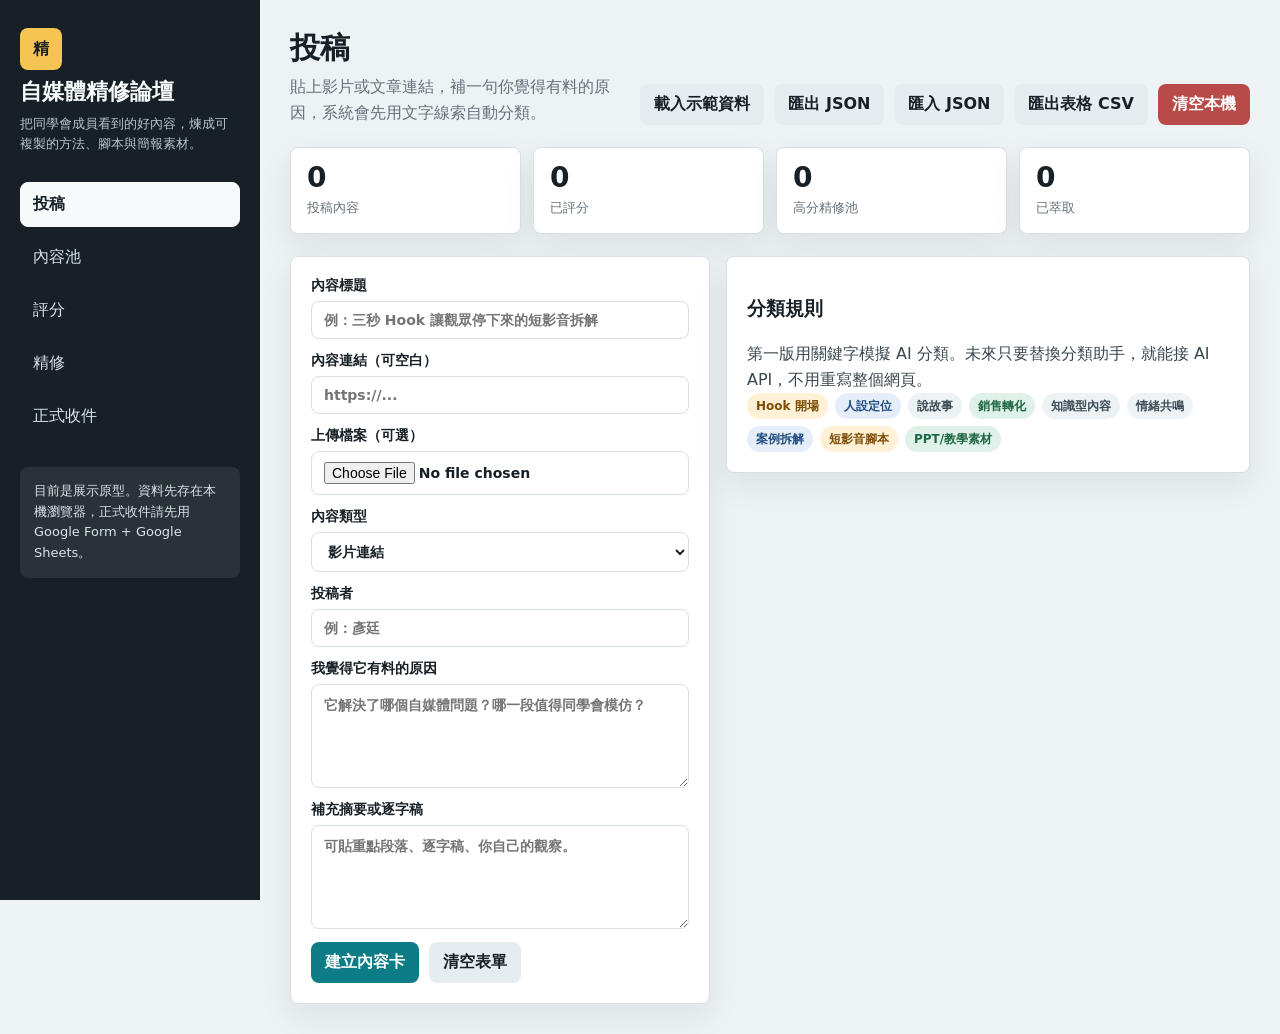
==== index.html @ 7eaf2085 "Initial self-media refine forum prototype" ====
<!doctype html>
<html lang="zh-Hant">
<head>
  <meta charset="utf-8">
  <meta name="viewport" content="width=device-width, initial-scale=1">
  <title>自媒體精修論壇</title>
  <link rel="stylesheet" href="assets/styles.css">
</head>
<body>
  <div class="app-shell">
    <aside class="sidebar">
      <div class="brand">
        <div class="brand-mark">精</div>
        <h1>自媒體精修論壇</h1>
        <p>把同學會成員看到的好內容，煉成可複製的方法、腳本與簡報素材。</p>
      </div>

      <nav class="nav" aria-label="主要頁面">
        <button class="nav-btn active" data-view="submit">投稿</button>
        <button class="nav-btn" data-view="pool">內容池</button>
        <button class="nav-btn" data-view="rate">評分</button>
        <button class="nav-btn" data-view="refine">精修</button>
        <button class="nav-btn" data-view="handoff">正式收件</button>
      </nav>

      <div class="side-note">
        目前是展示原型。資料先存在本機瀏覽器，正式收件請先用 Google Form + Google Sheets。
      </div>
    </aside>

    <main class="main">
      <header class="topbar">
        <div>
          <h2 id="viewTitle">投稿</h2>
          <p id="viewIntro">貼上影片或文章連結，補一句你覺得有料的原因，系統會先用文字線索自動分類。</p>
        </div>
        <div class="top-actions">
          <button class="btn secondary" id="seedBtn">載入示範資料</button>
          <button class="btn secondary" id="exportBtn">匯出 JSON</button>
          <button class="btn secondary" id="importBtn">匯入 JSON</button>
          <button class="btn secondary" id="csvBtn">匯出表格 CSV</button>
          <button class="btn danger" id="clearBtn">清空本機</button>
          <input class="hidden" id="importFile" type="file" accept=".json,application/json">
        </div>
      </header>

      <section class="stats" aria-label="資料統計">
        <div class="stat"><strong id="statTotal">0</strong><span>投稿內容</span></div>
        <div class="stat"><strong id="statRated">0</strong><span>已評分</span></div>
        <div class="stat"><strong id="statHot">0</strong><span>高分精修池</span></div>
        <div class="stat"><strong id="statExtracted">0</strong><span>已萃取</span></div>
      </section>

      <section class="section active" id="submit">
        <div class="grid-two">
          <form class="panel form-grid" id="submitForm">
            <label>內容標題
              <input id="titleInput" required placeholder="例：三秒 Hook 讓觀眾停下來的短影音拆解">
            </label>
            <label>內容連結（可空白）
              <input id="urlInput" type="url" placeholder="https://...">
            </label>
            <label>上傳檔案（可選）
              <input id="fileInput" type="file" accept=".txt,.md,.pdf,image/*">
            </label>
            <label>內容類型
              <select id="typeInput">
                <option>影片連結</option>
                <option>文章連結</option>
                <option>逐字稿</option>
                <option>截圖摘要</option>
                <option>手動筆記</option>
              </select>
            </label>
            <label>投稿者
              <input id="authorInput" required placeholder="例：彥廷">
            </label>
            <label>我覺得它有料的原因
              <textarea id="reasonInput" required placeholder="它解決了哪個自媒體問題？哪一段值得同學會模仿？"></textarea>
            </label>
            <label>補充摘要或逐字稿
              <textarea id="notesInput" placeholder="可貼重點段落、逐字稿、你自己的觀察。"></textarea>
            </label>
            <div class="actions">
              <button class="btn" type="submit">建立內容卡</button>
              <button class="btn secondary" type="reset">清空表單</button>
            </div>
          </form>

          <div class="panel">
            <h3>分類規則</h3>
            <p class="summary">第一版用關鍵字模擬 AI 分類。未來只要替換分類助手，就能接 AI API，不用重寫整個網頁。</p>
            <div class="tags" id="categoryLegend"></div>
          </div>
        </div>
      </section>

      <section class="section" id="pool">
        <div class="panel">
          <div class="filters">
            <input id="searchInput" placeholder="搜尋標題、原因、摘要、標籤">
            <select id="categoryFilter"></select>
            <select id="statusFilter"></select>
            <select id="scoreFilter">
              <option value="all">全部分數</option>
              <option value="hot">4 分以上</option>
              <option value="rated">已評分</option>
              <option value="unrated">未評分</option>
            </select>
          </div>
        </div>
        <div class="content-list" id="poolList"></div>
      </section>

      <section class="section" id="rate">
        <div class="grid-two">
          <div class="panel">
            <label>選擇要評分的內容
              <select id="rateSelect"></select>
            </label>
            <form class="form-grid spacing-top" id="ratingForm">
              <div class="rating-grid">
                <label class="rating-box"><span>實用度</span><input type="number" min="1" max="5" value="4" id="scoreUseful"></label>
                <label class="rating-box"><span>可模仿度</span><input type="number" min="1" max="5" value="4" id="scoreCopy"></label>
                <label class="rating-box"><span>啟發度</span><input type="number" min="1" max="5" value="4" id="scoreInsight"></label>
                <label class="rating-box"><span>轉化潛力</span><input type="number" min="1" max="5" value="4" id="scoreConvert"></label>
                <label class="rating-box"><span>產業適配度</span><input type="number" min="1" max="5" value="4" id="scoreFit"></label>
              </div>
              <label>評分者
                <input id="ratingBy" placeholder="例：彥廷 / 同學 A">
              </label>
              <label>短評
                <textarea id="ratingComment" required placeholder="這個內容最值得被精修的地方是什麼？"></textarea>
              </label>
              <div class="actions">
                <button class="btn" type="submit">送出評分</button>
              </div>
            </form>
          </div>
          <div class="panel" id="ratePreview"></div>
        </div>
      </section>

      <section class="section" id="refine">
        <div class="extract-layout">
          <div class="panel">
            <h3>高分精修池</h3>
            <p class="summary">平均 4 分以上的內容會出現在這裡。選一筆後即可生成精修稿。</p>
            <div class="refine-list" id="refineList"></div>
          </div>
          <div class="panel">
            <div class="actions refine-actions">
              <button class="btn" id="extractBtn">萃取成方法庫</button>
              <button class="btn secondary" id="copyBtn">複製結果</button>
              <button class="btn secondary" id="downloadMdBtn">下載 MD</button>
              <button class="btn secondary" id="markDoneBtn">標記已萃取</button>
            </div>
            <pre class="output" id="extractOutput">請先從左側選擇一筆高分內容。</pre>
          </div>
        </div>
      </section>

      <section class="section" id="handoff">
        <div class="panel handoff">
          <h3>正式收件路線</h3>
          <p class="summary">明天如果要真的收到學員投稿，先用 Google Form 收件，Google Sheets 看資料；本頁原型負責展示未來產品長相。</p>
          <div class="handoff-grid">
            <article>
              <strong>今天已完成</strong>
              <p>本機原型、分類、評分、精修、JSON/CSV 匯出。</p>
            </article>
            <article>
              <strong>明天最穩</strong>
              <p>Google Form 收投稿，檔案上傳進 Google Drive，回覆集中到 Google Sheets。</p>
            </article>
            <article>
              <strong>下一版串接</strong>
              <p>把 storage.js 從 localStorage 換成 Google Sheets 或正式資料庫。</p>
            </article>
          </div>
          <h4>Google Form 欄位</h4>
          <div class="table-wrap">
            <table>
              <thead><tr><th>欄位</th><th>用途</th></tr></thead>
              <tbody id="schemaTable"></tbody>
            </table>
          </div>
        </div>
      </section>
    </main>
  </div>

  <div class="toast" id="toast" role="status" aria-live="polite"></div>
  <script type="module" src="src/app.js"></script>
</body>
</html>
---- assets/styles.css ----
:root {
  --ink: #172026;
  --muted: #65717a;
  --line: #d8e0e5;
  --soft: #f4f7f8;
  --panel: #ffffff;
  --accent: #0e7c86;
  --accent-dark: #095c64;
  --gold: #b87810;
  --red: #b84a4a;
  --shadow: 0 12px 32px rgba(23, 32, 38, .08);
  font-family: "Microsoft JhengHei", "Noto Sans TC", system-ui, sans-serif;
}

* {
  box-sizing: border-box;
}

body {
  margin: 0;
  color: var(--ink);
  background: #edf2f4;
}

button,
input,
textarea,
select {
  font: inherit;
}

button {
  border: 0;
  cursor: pointer;
}

a {
  color: var(--accent-dark);
  font-weight: 700;
}

.hidden {
  display: none;
}

.app-shell {
  min-height: 100vh;
  display: grid;
  grid-template-columns: 260px minmax(0, 1fr);
}

.sidebar {
  background: #172026;
  color: #f7fafb;
  padding: 28px 20px;
  position: sticky;
  top: 0;
  height: 100vh;
}

.brand {
  display: grid;
  gap: 8px;
  margin-bottom: 28px;
}

.brand-mark {
  width: 42px;
  height: 42px;
  border-radius: 8px;
  display: grid;
  place-items: center;
  background: #f6c453;
  color: #172026;
  font-weight: 900;
}

.brand h1 {
  margin: 0;
  font-size: 22px;
  line-height: 1.25;
}

.brand p {
  margin: 0;
  color: #b7c4cb;
  font-size: 13px;
  line-height: 1.55;
}

.nav {
  display: grid;
  gap: 8px;
}

.nav-btn {
  width: 100%;
  text-align: left;
  color: #d9e3e7;
  background: transparent;
  border: 1px solid transparent;
  border-radius: 8px;
  padding: 11px 12px;
}

.nav-btn.active {
  color: #172026;
  background: #f7fafb;
  border-color: #f7fafb;
  font-weight: 700;
}

.side-note {
  margin-top: 28px;
  padding: 14px;
  border-radius: 8px;
  background: rgba(255, 255, 255, .08);
  color: #d9e3e7;
  font-size: 13px;
  line-height: 1.6;
}

.main {
  padding: 30px;
  display: grid;
  gap: 22px;
  align-content: start;
}

.topbar {
  display: grid;
  grid-template-columns: minmax(0, 1fr) auto;
  gap: 16px;
  align-items: end;
}

.topbar h2 {
  margin: 0;
  font-size: 30px;
  line-height: 1.2;
}

.topbar p {
  margin: 8px 0 0;
  color: var(--muted);
  line-height: 1.6;
  max-width: 760px;
}

.top-actions,
.actions {
  display: flex;
  flex-wrap: wrap;
  gap: 10px;
  align-items: center;
}

.stats {
  display: grid;
  grid-template-columns: repeat(4, minmax(130px, 1fr));
  gap: 12px;
}

.stat,
.panel,
.item-card {
  background: var(--panel);
  border: 1px solid var(--line);
  border-radius: 8px;
  box-shadow: var(--shadow);
}

.stat {
  padding: 16px;
}

.stat strong {
  display: block;
  font-size: 28px;
  line-height: 1;
}

.stat span {
  display: block;
  color: var(--muted);
  margin-top: 7px;
  font-size: 13px;
}

.panel {
  padding: 20px;
}

.section {
  display: none;
  gap: 16px;
}

.section.active {
  display: grid;
}

.grid-two {
  display: grid;
  grid-template-columns: minmax(320px, 420px) minmax(0, 1fr);
  gap: 16px;
  align-items: start;
}

.form-grid {
  display: grid;
  gap: 13px;
}

.spacing-top {
  margin-top: 16px;
}

label {
  display: grid;
  gap: 6px;
  color: var(--ink);
  font-weight: 700;
  font-size: 14px;
}

input,
textarea,
select {
  width: 100%;
  border: 1px solid var(--line);
  border-radius: 8px;
  padding: 10px 12px;
  color: var(--ink);
  background: #fff;
}

textarea {
  min-height: 104px;
  resize: vertical;
  line-height: 1.55;
}

.btn {
  border-radius: 8px;
  padding: 10px 14px;
  background: var(--accent);
  color: #fff;
  font-weight: 700;
}

.btn:hover {
  background: var(--accent-dark);
}

.btn.secondary {
  background: #e6edf0;
  color: var(--ink);
}

.btn.danger {
  background: var(--red);
}

.filters {
  display: grid;
  grid-template-columns: 1.5fr repeat(3, minmax(140px, .7fr));
  gap: 10px;
}

.content-list,
.refine-list {
  display: grid;
  gap: 12px;
}

.item-card {
  padding: 15px;
  display: grid;
  gap: 12px;
}

.item-head {
  display: grid;
  grid-template-columns: minmax(0, 1fr) auto;
  gap: 12px;
  align-items: start;
}

.item-title {
  margin: 0;
  font-size: 18px;
  line-height: 1.35;
}

.item-meta {
  display: flex;
  flex-wrap: wrap;
  gap: 8px;
  color: var(--muted);
  font-size: 13px;
}

.pill {
  display: inline-flex;
  align-items: center;
  min-height: 26px;
  border-radius: 999px;
  padding: 4px 9px;
  background: #edf2f4;
  color: #3c4c55;
  font-size: 12px;
  font-weight: 700;
}

.pill.hot {
  background: #fff0d6;
  color: #7d4e05;
}

.pill.ready {
  background: #dff1e8;
  color: #1f6846;
}

.pill.draft {
  background: #e5eef8;
  color: #244f82;
}

.score {
  min-width: 72px;
  min-height: 56px;
  display: grid;
  place-items: center;
  border-radius: 8px;
  background: #fff7e8;
  color: var(--gold);
  font-weight: 900;
  font-size: 24px;
}

.summary {
  margin: 0;
  color: #394850;
  line-height: 1.65;
}

.tags {
  display: flex;
  flex-wrap: wrap;
  gap: 7px;
}

.rating-grid {
  display: grid;
  grid-template-columns: repeat(5, minmax(110px, 1fr));
  gap: 10px;
}

.rating-box {
  border: 1px solid var(--line);
  border-radius: 8px;
  padding: 10px;
  background: var(--soft);
  display: grid;
  gap: 8px;
}

.rating-box span {
  font-weight: 700;
  font-size: 13px;
}

.empty {
  border: 1px dashed #bac7cd;
  border-radius: 8px;
  padding: 24px;
  color: var(--muted);
  text-align: center;
  background: #fbfcfc;
}

.extract-layout {
  display: grid;
  grid-template-columns: 320px minmax(0, 1fr);
  gap: 16px;
  align-items: start;
}

.refine-item {
  width: 100%;
  text-align: left;
  border-radius: 8px;
  border: 1px solid var(--line);
  background: #fff;
  padding: 12px;
  display: grid;
  gap: 6px;
}

.refine-item.active {
  border-color: var(--accent);
  box-shadow: inset 4px 0 0 var(--accent);
}

.refine-actions {
  margin-bottom: 12px;
}

.output {
  white-space: pre-wrap;
  line-height: 1.7;
  background: #172026;
  color: #eef6f7;
  border-radius: 8px;
  padding: 18px;
  overflow: auto;
  min-height: 420px;
}

.handoff-grid {
  display: grid;
  grid-template-columns: repeat(3, minmax(0, 1fr));
  gap: 12px;
  margin: 16px 0;
}

.handoff-grid article {
  border: 1px solid var(--line);
  border-radius: 8px;
  padding: 14px;
  background: var(--soft);
}

.handoff-grid p {
  margin-bottom: 0;
  line-height: 1.6;
  color: var(--muted);
}

.table-wrap {
  overflow-x: auto;
}

table {
  width: 100%;
  border-collapse: collapse;
  min-width: 560px;
}

th,
td {
  padding: 10px;
  border-bottom: 1px solid var(--line);
  text-align: left;
  vertical-align: top;
}

th {
  background: var(--soft);
}

.toast {
  position: fixed;
  right: 24px;
  bottom: 24px;
  background: #172026;
  color: #fff;
  padding: 12px 14px;
  border-radius: 8px;
  box-shadow: var(--shadow);
  opacity: 0;
  transform: translateY(8px);
  transition: .2s ease;
  pointer-events: none;
  max-width: 320px;
  line-height: 1.45;
}

.toast.show {
  opacity: 1;
  transform: translateY(0);
}

@media (max-width: 980px) {
  .app-shell {
    grid-template-columns: 1fr;
  }

  .sidebar {
    position: static;
    height: auto;
  }

  .nav {
    grid-template-columns: repeat(5, minmax(0, 1fr));
  }

  .nav-btn {
    text-align: center;
  }

  .topbar,
  .grid-two,
  .extract-layout {
    grid-template-columns: 1fr;
  }

  .stats,
  .filters,
  .rating-grid,
  .handoff-grid {
    grid-template-columns: repeat(2, minmax(0, 1fr));
  }
}

@media (max-width: 620px) {
  .main {
    padding: 16px;
  }

  .sidebar {
    padding: 18px 16px;
  }

  .nav,
  .stats,
  .filters,
  .rating-grid,
  .handoff-grid {
    grid-template-columns: 1fr;
  }

  .topbar h2 {
    font-size: 24px;
  }

  .top-actions .btn,
  .actions .btn {
    width: 100%;
  }

  .item-head {
    grid-template-columns: 1fr;
  }

  .score {
    width: 72px;
  }
}
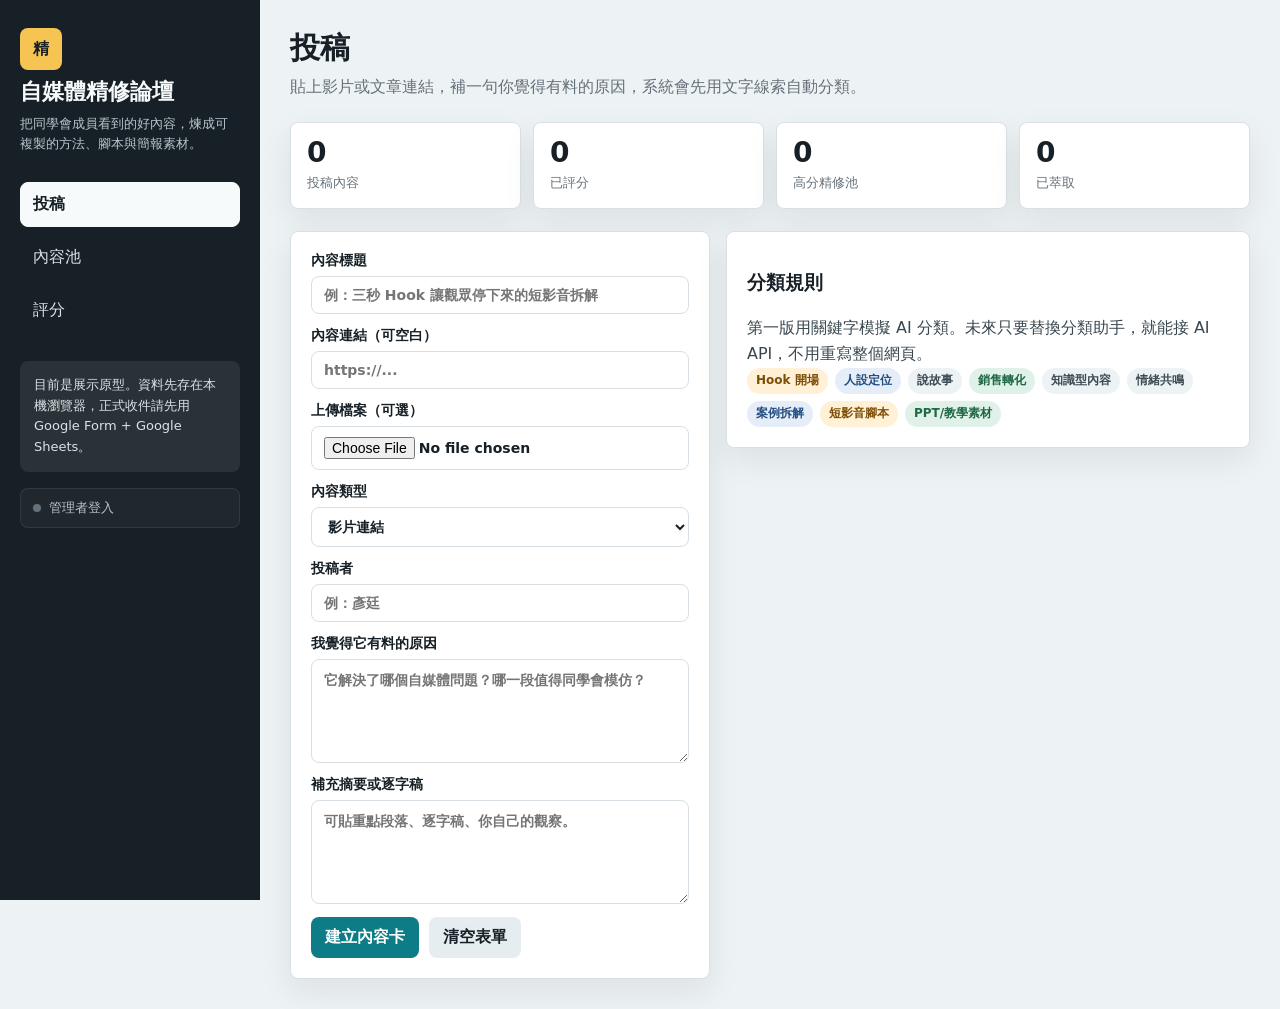
==== commit aa8384ee: "Add admin mode gated by password Hide destructive and back-office controls behind an admin toggle in" ====
--- a/index.html
+++ b/index.html
@@ -19,13 +19,18 @@
         <button class="nav-btn active" data-view="submit">投稿</button>
         <button class="nav-btn" data-view="pool">內容池</button>
         <button class="nav-btn" data-view="rate">評分</button>
-        <button class="nav-btn" data-view="refine">精修</button>
-        <button class="nav-btn" data-view="handoff">正式收件</button>
+        <button class="nav-btn" data-view="refine" data-admin-only>精修</button>
+        <button class="nav-btn" data-view="handoff" data-admin-only>正式收件</button>
       </nav>
 
       <div class="side-note">
         目前是展示原型。資料先存在本機瀏覽器，正式收件請先用 Google Form + Google Sheets。
       </div>
+
+      <button class="admin-toggle" id="adminToggle" type="button">
+        <span class="admin-dot" aria-hidden="true"></span>
+        <span id="adminToggleLabel">管理者登入</span>
+      </button>
     </aside>
 
     <main class="main">
@@ -34,7 +39,7 @@
           <h2 id="viewTitle">投稿</h2>
           <p id="viewIntro">貼上影片或文章連結，補一句你覺得有料的原因，系統會先用文字線索自動分類。</p>
         </div>
-        <div class="top-actions">
+        <div class="top-actions" data-admin-only>
           <button class="btn secondary" id="seedBtn">載入示範資料</button>
           <button class="btn secondary" id="exportBtn">匯出 JSON</button>
           <button class="btn secondary" id="importBtn">匯入 JSON</button>
--- a/assets/styles.css
+++ b/assets/styles.css
@@ -20,6 +20,7 @@
   margin: 0;
   color: var(--ink);
   background: #edf2f4;
+  overflow-x: hidden;
 }
 
 button,
@@ -43,10 +44,27 @@
   display: none;
 }
 
+[data-admin-only] {
+  display: none !important;
+}
+
+body[data-admin="true"] [data-admin-only] {
+  display: revert !important;
+}
+
+body[data-admin="true"] [data-admin-only].top-actions {
+  display: flex !important;
+}
+
+body[data-admin="true"] [data-admin-only].nav-btn {
+  display: block !important;
+}
+
 .app-shell {
   min-height: 100vh;
   display: grid;
   grid-template-columns: 260px minmax(0, 1fr);
+  min-width: 0;
 }
 
 .sidebar {
@@ -120,11 +138,50 @@
   line-height: 1.6;
 }
 
+.admin-toggle {
+  margin-top: 16px;
+  width: 100%;
+  display: flex;
+  align-items: center;
+  gap: 8px;
+  padding: 10px 12px;
+  border-radius: 8px;
+  background: rgba(255, 255, 255, .04);
+  color: #b7c4cb;
+  font-size: 13px;
+  border: 1px solid rgba(255, 255, 255, .08);
+  transition: background .15s ease, color .15s ease;
+}
+
+.admin-toggle:hover {
+  background: rgba(255, 255, 255, .1);
+  color: #f7fafb;
+}
+
+.admin-dot {
+  width: 8px;
+  height: 8px;
+  border-radius: 50%;
+  background: #65717a;
+  flex: 0 0 8px;
+}
+
+body[data-admin="true"] .admin-dot {
+  background: #f6c453;
+  box-shadow: 0 0 0 3px rgba(246, 196, 83, .2);
+}
+
+body[data-admin="true"] .admin-toggle {
+  color: #f6c453;
+  border-color: rgba(246, 196, 83, .35);
+}
+
 .main {
   padding: 30px;
   display: grid;
   gap: 22px;
   align-content: start;
+  min-width: 0;
 }
 
 .topbar {
@@ -189,11 +246,13 @@
 
 .panel {
   padding: 20px;
+  min-width: 0;
 }
 
 .section {
   display: none;
   gap: 16px;
+  min-width: 0;
 }
 
 .section.active {
@@ -354,8 +413,14 @@
 
 .rating-grid {
   display: grid;
-  grid-template-columns: repeat(5, minmax(110px, 1fr));
+  grid-template-columns: repeat(auto-fit, minmax(96px, 1fr));
   gap: 10px;
+}
+
+.rating-box input {
+  width: 100%;
+  min-width: 0;
+  box-sizing: border-box;
 }
 
 .rating-box {
@@ -517,14 +582,54 @@
 
 @media (max-width: 620px) {
   .main {
-    padding: 16px;
+    padding: 14px;
   }
 
   .sidebar {
-    padding: 18px 16px;
-  }
-
-  .nav,
+    padding: 12px 12px 10px;
+    position: sticky;
+    top: 0;
+    z-index: 20;
+    box-shadow: 0 8px 22px rgba(23, 32, 38, .18);
+  }
+
+  .brand {
+    grid-template-columns: 36px minmax(0, 1fr);
+    align-items: center;
+    margin-bottom: 10px;
+  }
+
+  .brand-mark {
+    width: 36px;
+    height: 36px;
+  }
+
+  .brand h1 {
+    font-size: 18px;
+  }
+
+  .brand p,
+  .side-note {
+    display: none;
+  }
+
+  .nav {
+    display: grid;
+    grid-template-columns: repeat(5, minmax(0, 1fr));
+    gap: 8px;
+    padding-bottom: 2px;
+  }
+
+  .nav-btn {
+    width: 100%;
+    min-width: 0;
+    min-height: 42px;
+    padding: 8px 4px;
+    text-align: center;
+    white-space: nowrap;
+    font-size: 13px;
+  }
+
   .stats,
   .filters,
   .rating-grid,
@@ -532,11 +637,43 @@
     grid-template-columns: 1fr;
   }
 
+  .stats {
+    grid-template-columns: repeat(2, minmax(0, 1fr));
+    gap: 8px;
+  }
+
+  .stat {
+    padding: 12px;
+  }
+
+  .stat strong {
+    font-size: 22px;
+  }
+
+  .panel {
+    padding: 15px;
+  }
+
   .topbar h2 {
     font-size: 24px;
   }
 
-  .top-actions .btn,
+  .topbar p {
+    font-size: 14px;
+  }
+
+  .top-actions {
+    display: grid;
+    grid-template-columns: repeat(2, minmax(0, 1fr));
+    gap: 8px;
+  }
+
+  .top-actions .btn {
+    width: 100%;
+    padding: 9px 10px;
+    font-size: 14px;
+  }
+
   .actions .btn {
     width: 100%;
   }
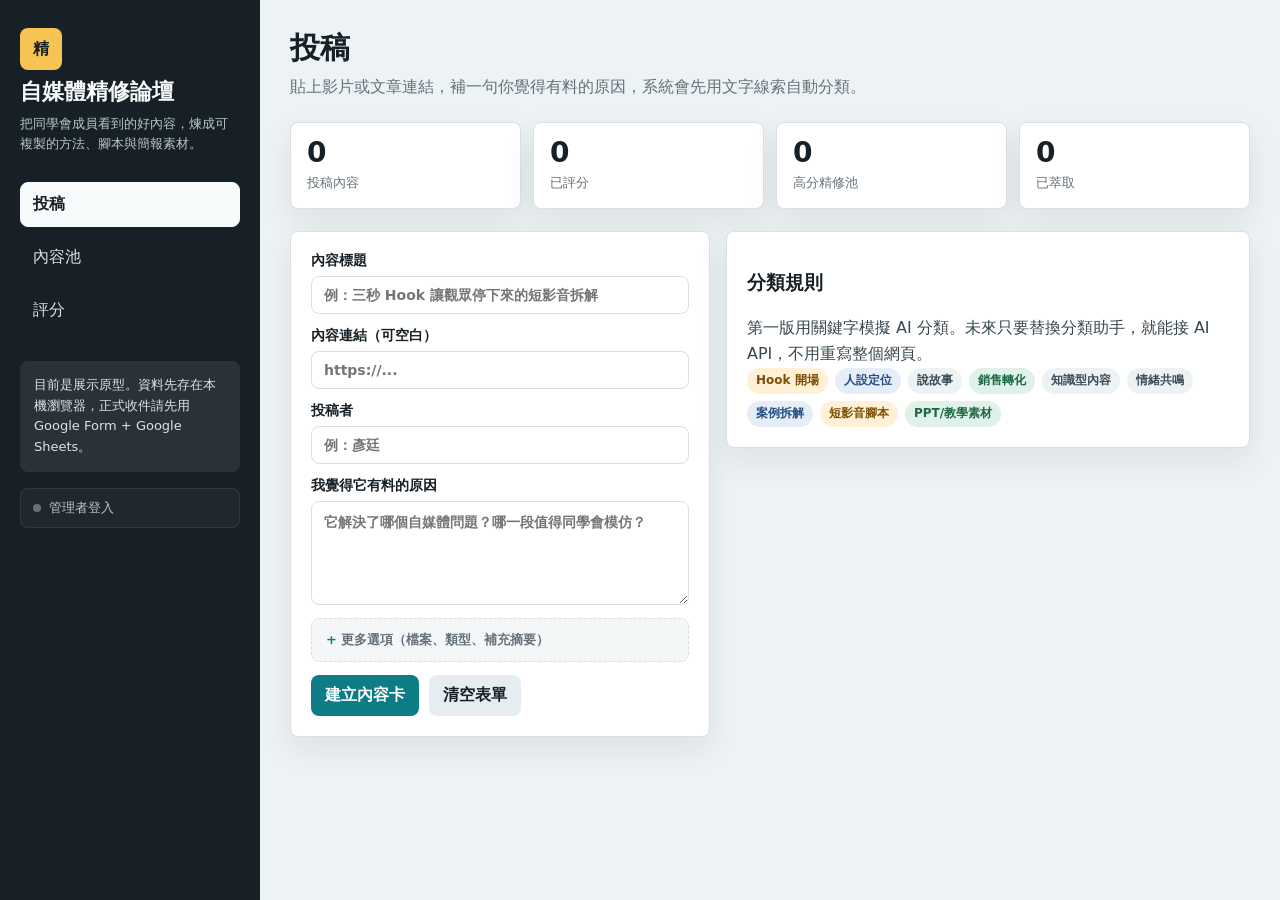
==== commit b8a501e1: "Simplify forms for student view Submit form now shows only title, link, author, and reason by defaul" ====
--- a/index.html
+++ b/index.html
@@ -65,27 +65,32 @@
             <label>內容連結（可空白）
               <input id="urlInput" type="url" placeholder="https://...">
             </label>
-            <label>上傳檔案（可選）
-              <input id="fileInput" type="file" accept=".txt,.md,.pdf,image/*">
-            </label>
-            <label>內容類型
-              <select id="typeInput">
-                <option>影片連結</option>
-                <option>文章連結</option>
-                <option>逐字稿</option>
-                <option>截圖摘要</option>
-                <option>手動筆記</option>
-              </select>
-            </label>
             <label>投稿者
               <input id="authorInput" required placeholder="例：彥廷">
             </label>
             <label>我覺得它有料的原因
               <textarea id="reasonInput" required placeholder="它解決了哪個自媒體問題？哪一段值得同學會模仿？"></textarea>
             </label>
-            <label>補充摘要或逐字稿
-              <textarea id="notesInput" placeholder="可貼重點段落、逐字稿、你自己的觀察。"></textarea>
-            </label>
+            <details class="more-options">
+              <summary>更多選項（檔案、類型、補充摘要）</summary>
+              <div class="more-options-body">
+                <label>內容類型
+                  <select id="typeInput">
+                    <option>影片連結</option>
+                    <option>文章連結</option>
+                    <option>逐字稿</option>
+                    <option>截圖摘要</option>
+                    <option>手動筆記</option>
+                  </select>
+                </label>
+                <label>上傳檔案（可選）
+                  <input id="fileInput" type="file" accept=".txt,.md,.pdf,image/*">
+                </label>
+                <label>補充摘要或逐字稿
+                  <textarea id="notesInput" placeholder="可貼重點段落、逐字稿、你自己的觀察。"></textarea>
+                </label>
+              </div>
+            </details>
             <div class="actions">
               <button class="btn" type="submit">建立內容卡</button>
               <button class="btn secondary" type="reset">清空表單</button>
@@ -105,8 +110,8 @@
           <div class="filters">
             <input id="searchInput" placeholder="搜尋標題、原因、摘要、標籤">
             <select id="categoryFilter"></select>
-            <select id="statusFilter"></select>
-            <select id="scoreFilter">
+            <select id="statusFilter" data-admin-only></select>
+            <select id="scoreFilter" data-admin-only>
               <option value="all">全部分數</option>
               <option value="hot">4 分以上</option>
               <option value="rated">已評分</option>
@@ -124,7 +129,14 @@
               <select id="rateSelect"></select>
             </label>
             <form class="form-grid spacing-top" id="ratingForm">
-              <div class="rating-grid">
+              <div class="rating-simple" data-student-only>
+                <label class="rating-box rating-box-wide">
+                  <span>總印象（1–5 分）</span>
+                  <input type="number" min="1" max="5" value="4" id="scoreSimple">
+                </label>
+                <p class="summary rating-hint">想看五個維度的細評？切換為管理者模式。</p>
+              </div>
+              <div class="rating-grid" data-admin-only>
                 <label class="rating-box"><span>實用度</span><input type="number" min="1" max="5" value="4" id="scoreUseful"></label>
                 <label class="rating-box"><span>可模仿度</span><input type="number" min="1" max="5" value="4" id="scoreCopy"></label>
                 <label class="rating-box"><span>啟發度</span><input type="number" min="1" max="5" value="4" id="scoreInsight"></label>
--- a/assets/styles.css
+++ b/assets/styles.css
@@ -60,6 +60,14 @@
   display: block !important;
 }
 
+body[data-admin="true"] [data-admin-only].rating-grid {
+  display: grid !important;
+}
+
+body[data-admin="true"] [data-student-only] {
+  display: none !important;
+}
+
 .app-shell {
   min-height: 100vh;
   display: grid;
@@ -423,6 +431,60 @@
   box-sizing: border-box;
 }
 
+.rating-simple {
+  display: grid;
+  gap: 8px;
+}
+
+.rating-box-wide input {
+  font-size: 22px;
+  font-weight: 700;
+  text-align: center;
+  padding: 12px;
+}
+
+.rating-hint {
+  margin: 0;
+  font-size: 12px;
+  color: var(--muted);
+}
+
+.more-options {
+  border: 1px dashed var(--line);
+  border-radius: 8px;
+  background: var(--soft);
+  padding: 0;
+}
+
+.more-options > summary {
+  cursor: pointer;
+  padding: 12px 14px;
+  font-size: 13px;
+  font-weight: 700;
+  color: var(--muted);
+  list-style: none;
+}
+
+.more-options > summary::-webkit-details-marker {
+  display: none;
+}
+
+.more-options > summary::before {
+  content: "+ ";
+  font-weight: 900;
+  color: var(--accent);
+}
+
+.more-options[open] > summary::before {
+  content: "− ";
+}
+
+.more-options-body {
+  display: grid;
+  gap: 14px;
+  padding: 4px 14px 14px;
+}
+
 .rating-box {
   border: 1px solid var(--line);
   border-radius: 8px;
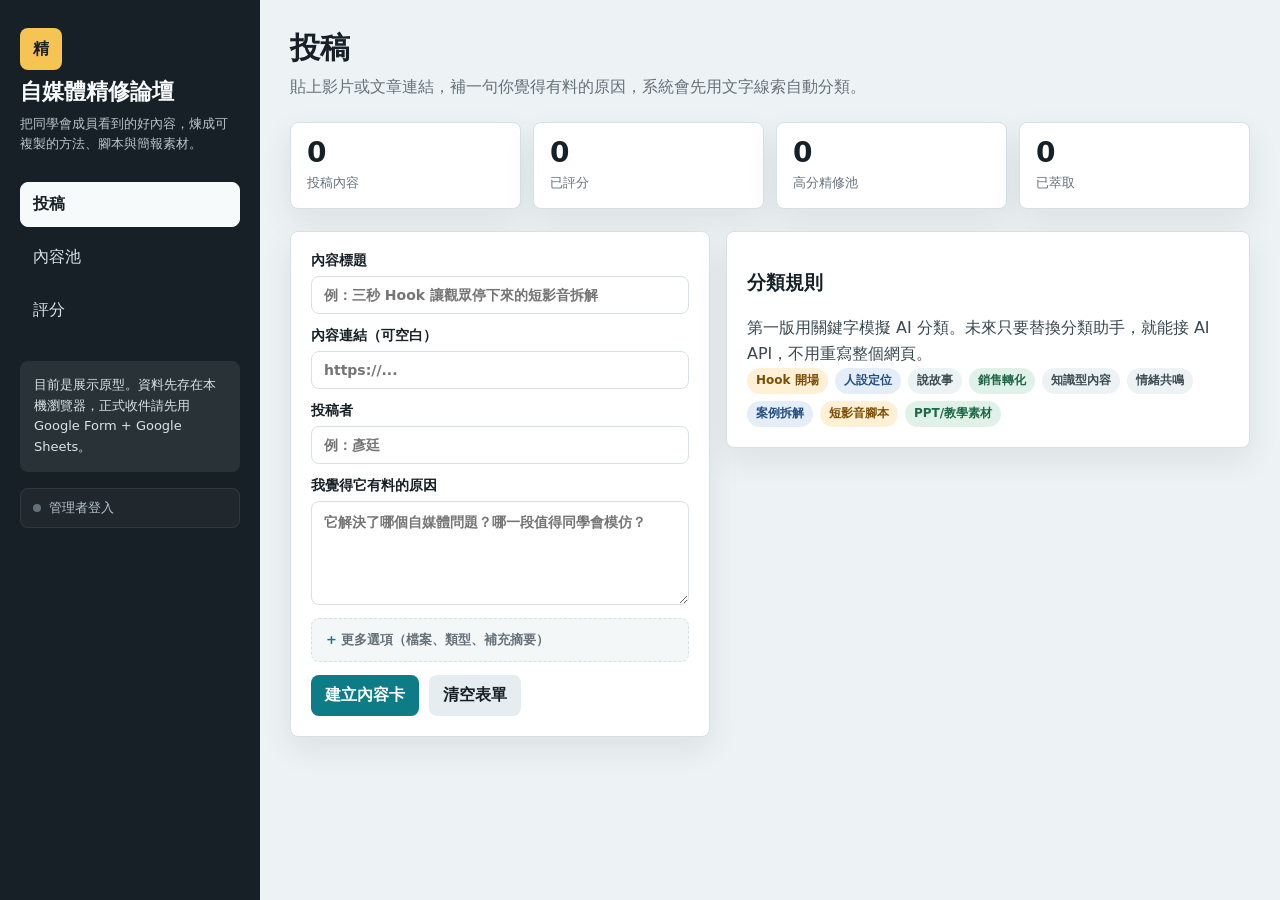
==== commit e8a66058: "Add Drive upload pipeline for image attachments Apps Script now exposes a doPost upload_file action " ====
--- a/index.html
+++ b/index.html
@@ -83,8 +83,8 @@
                     <option>手動筆記</option>
                   </select>
                 </label>
-                <label>上傳檔案（可選）
-                  <input id="fileInput" type="file" accept=".txt,.md,.pdf,image/*">
+                <label>上傳檔案（可選，可一次選多張）
+                  <input id="fileInput" type="file" accept=".txt,.md,.pdf,image/*" multiple>
                 </label>
                 <label>補充摘要或逐字稿
                   <textarea id="notesInput" placeholder="可貼重點段落、逐字稿、你自己的觀察。"></textarea>
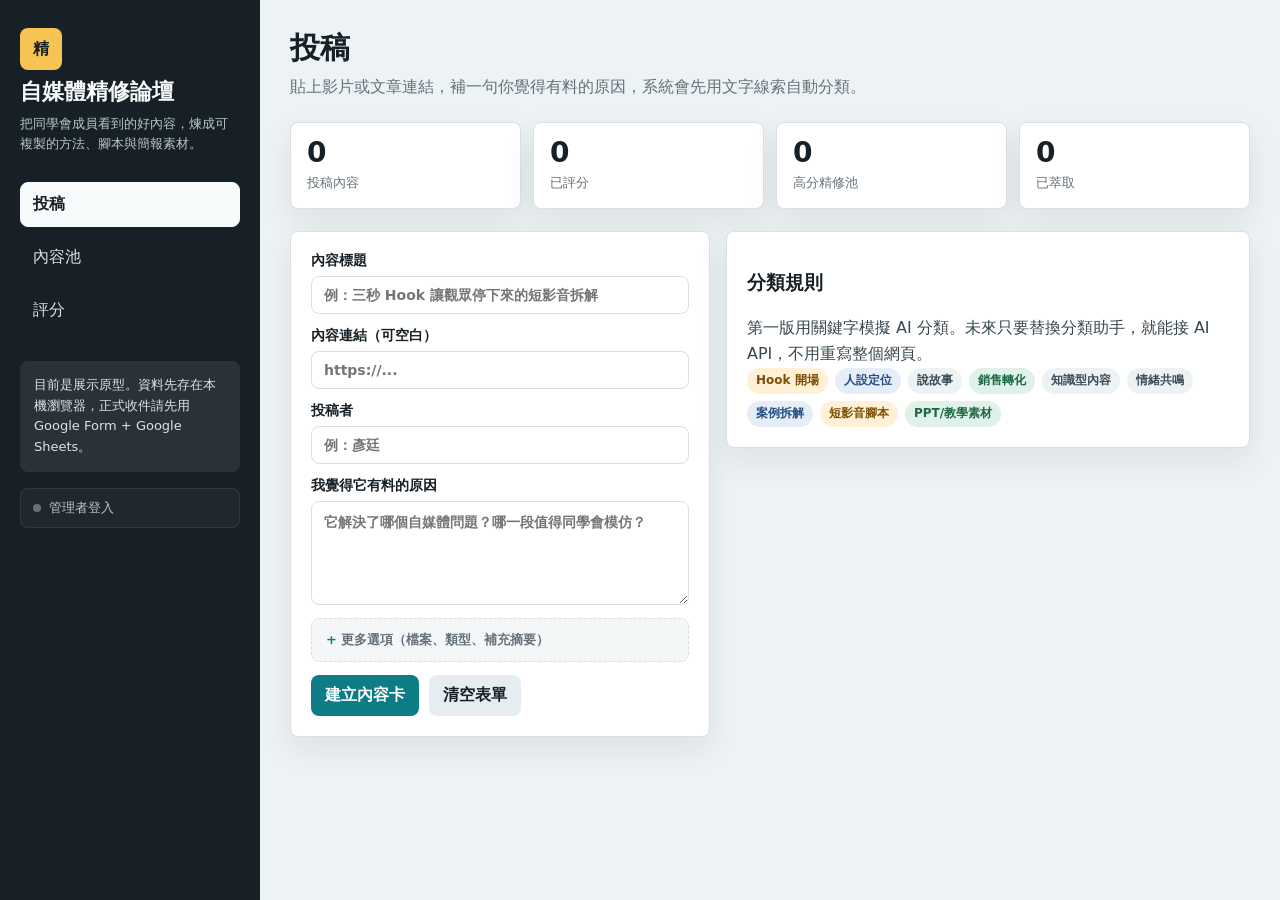
==== commit 983d64de: "Read content pool from Google Sheet so devices share state Adds a list_items endpoint to Apps Script" ====
--- a/index.html
+++ b/index.html
@@ -117,6 +117,7 @@
               <option value="rated">已評分</option>
               <option value="unrated">未評分</option>
             </select>
+            <button class="btn secondary" id="refreshBtn" type="button" title="從 Google Sheet 重新讀取">↻ 重新整理</button>
           </div>
         </div>
         <div class="content-list" id="poolList"></div>
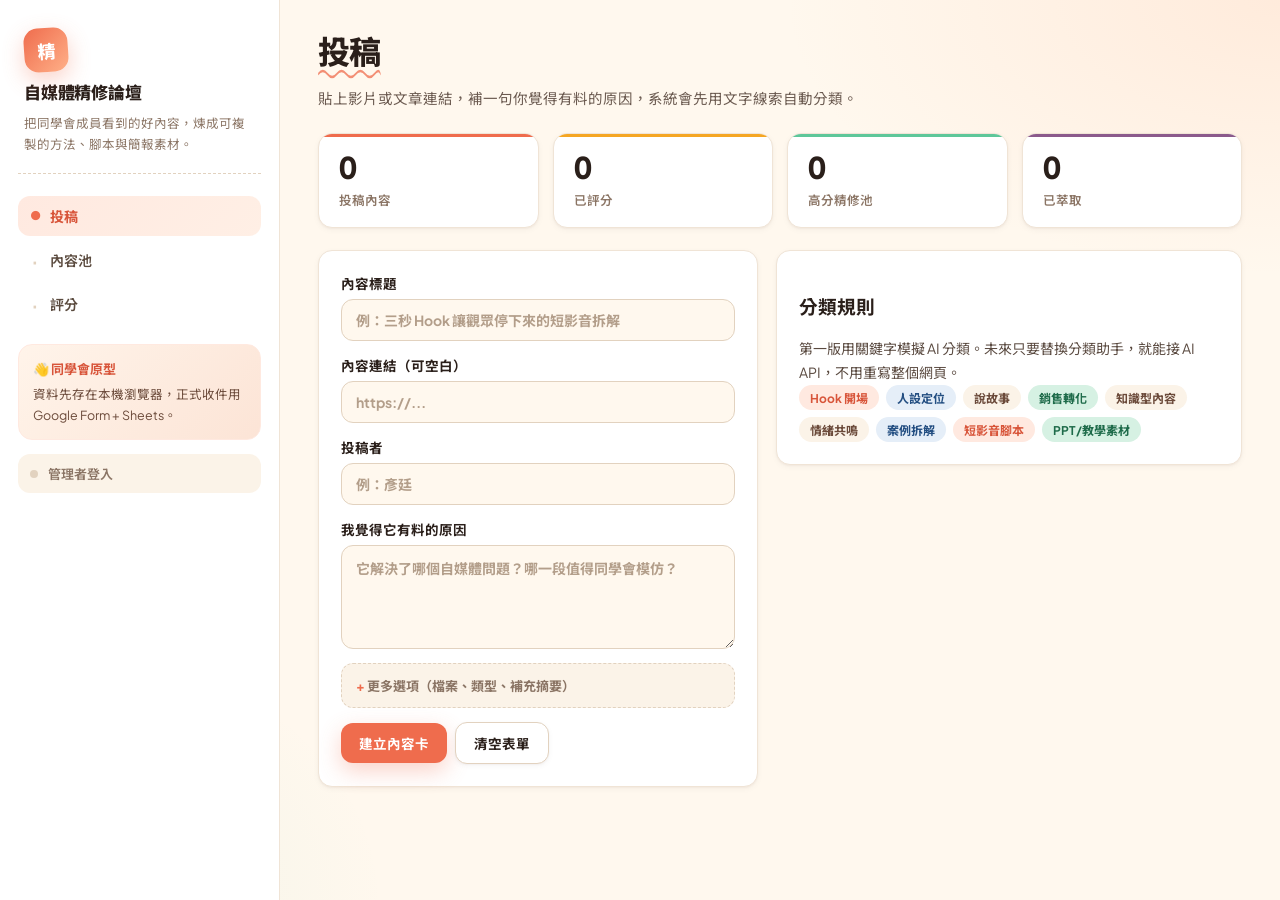
==== commit d403085b: "Redesign UI as creator club theme with playful interactions Switch from cold blue admin tool palette" ====
--- a/index.html
+++ b/index.html
@@ -4,6 +4,9 @@
   <meta charset="utf-8">
   <meta name="viewport" content="width=device-width, initial-scale=1">
   <title>自媒體精修論壇</title>
+  <link rel="preconnect" href="https://fonts.googleapis.com">
+  <link rel="preconnect" href="https://fonts.gstatic.com" crossorigin>
+  <link href="https://fonts.googleapis.com/css2?family=Plus+Jakarta+Sans:wght@400;500;600;700;800&family=Noto+Sans+TC:wght@400;500;700;900&display=swap" rel="stylesheet">
   <link rel="stylesheet" href="assets/styles.css">
 </head>
 <body>
@@ -24,7 +27,13 @@
       </nav>
 
       <div class="side-note">
-        目前是展示原型。資料先存在本機瀏覽器，正式收件請先用 Google Form + Google Sheets。
+        <strong>👋 同學會原型</strong>
+        資料先存在本機瀏覽器，正式收件用 Google Form + Sheets。
+      </div>
+
+      <div class="recent-active" id="recentActive" style="display:none;">
+        <h4>最近活躍</h4>
+        <div class="recent-list" id="recentList"></div>
       </div>
 
       <button class="admin-toggle" id="adminToggle" type="button">
@@ -34,9 +43,23 @@
     </aside>
 
     <main class="main">
+      <div class="hot-banner" id="hotBanner" style="display:none;">
+        <div class="hot-icon">✨</div>
+        <div class="hot-text">
+          <strong>本週最熱</strong>
+          <span id="hotBannerText">—</span>
+        </div>
+        <button class="hot-cta" id="hotBannerCta" type="button">去看 →</button>
+      </div>
+
       <header class="topbar">
         <div>
-          <h2 id="viewTitle">投稿</h2>
+          <div class="title-wrap">
+            <h2 id="viewTitle">投稿</h2>
+            <svg class="squiggle" viewBox="0 0 400 14" preserveAspectRatio="none" fill="none" xmlns="http://www.w3.org/2000/svg" aria-hidden="true">
+              <path d="M2 8 Q 30 2, 60 8 T 120 8 T 180 8 T 240 8 T 300 8 T 360 8 T 398 8" stroke="currentColor" stroke-width="2.5" stroke-linecap="round"/>
+            </svg>
+          </div>
           <p id="viewIntro">貼上影片或文章連結，補一句你覺得有料的原因，系統會先用文字線索自動分類。</p>
         </div>
         <div class="top-actions" data-admin-only>
@@ -60,7 +83,9 @@
         <div class="grid-two">
           <form class="panel form-grid" id="submitForm">
             <label>內容標題
-              <input id="titleInput" required placeholder="例：三秒 Hook 讓觀眾停下來的短影音拆解">
+              <input id="titleInput" required
+                placeholder="例：三秒 Hook 讓觀眾停下來的短影音拆解"
+                data-rotate-placeholder='["例：三秒 Hook 讓觀眾停下來的短影音拆解","例：保險業務員的信任型短影音","例：把節稅做成故事的 Reels","例：開場一句話讓人想留言的留言鉤","例：用 7 秒講完一個保單觀念"]'>
             </label>
             <label>內容連結（可空白）
               <input id="urlInput" type="url" placeholder="https://...">
@@ -69,7 +94,9 @@
               <input id="authorInput" required placeholder="例：彥廷">
             </label>
             <label>我覺得它有料的原因
-              <textarea id="reasonInput" required placeholder="它解決了哪個自媒體問題？哪一段值得同學會模仿？"></textarea>
+              <textarea id="reasonInput" required
+                placeholder="它解決了哪個自媒體問題？哪一段值得同學會模仿？"
+                data-rotate-placeholder='["它解決了哪個自媒體問題？哪一段值得同學會模仿？","這個 Hook 跟我看過的不一樣，記得收藏","受眾跟我的客戶很像，演算法應該能複製","這篇把抽象觀念用很短的故事說清楚了","作者用很白話的方式講複雜的事，值得學"]'></textarea>
             </label>
             <details class="more-options">
               <summary>更多選項（檔案、類型、補充摘要）</summary>
@@ -209,6 +236,7 @@
   </div>
 
   <div class="toast" id="toast" role="status" aria-live="polite"></div>
+  <div class="confetti-host" id="confettiHost" aria-hidden="true"></div>
   <script type="module" src="src/app.js"></script>
 </body>
 </html>
--- a/assets/styles.css
+++ b/assets/styles.css
@@ -1,197 +1,318 @@
 :root {
-  --ink: #172026;
-  --muted: #65717a;
-  --line: #d8e0e5;
-  --soft: #f4f7f8;
+  --ink: #2a1f1a;
+  --muted: #8b7565;
+  --line: #f0e4d6;
+  --line-strong: #e2d2bf;
+  --soft: #fbf3e8;
+  --cream: #fff8ee;
   --panel: #ffffff;
-  --accent: #0e7c86;
-  --accent-dark: #095c64;
+  --coral: #ef6c4d;
+  --coral-dark: #d8553a;
+  --coral-soft: #ffe9e0;
+  --peach: #ffb088;
+  --mint: #5ec79a;
+  --amber: #f5a623;
+  --plum: #8b5a8c;
   --gold: #b87810;
-  --red: #b84a4a;
-  --shadow: 0 12px 32px rgba(23, 32, 38, .08);
-  font-family: "Microsoft JhengHei", "Noto Sans TC", system-ui, sans-serif;
-}
-
-* {
-  box-sizing: border-box;
-}
+  --red: #c14545;
+  --radius: 14px;
+  --radius-lg: 18px;
+  --shadow-sm: 0 2px 6px rgba(42,31,26,.04), 0 1px 2px rgba(42,31,26,.04);
+  --shadow-md: 0 8px 24px rgba(42,31,26,.06), 0 3px 8px rgba(42,31,26,.04);
+  --shadow-coral: 0 8px 22px rgba(239,108,77,.30);
+  font-family: "Plus Jakarta Sans", "Noto Sans TC", "Microsoft JhengHei", system-ui, sans-serif;
+}
+
+* { box-sizing: border-box; }
 
 body {
   margin: 0;
   color: var(--ink);
-  background: #edf2f4;
+  background: var(--cream);
+  background-image:
+    radial-gradient(900px 500px at 100% 0%, rgba(255,176,136,.18), transparent 55%),
+    radial-gradient(700px 500px at 0% 100%, rgba(94,199,154,.10), transparent 55%);
   overflow-x: hidden;
-}
-
-button,
-input,
-textarea,
-select {
-  font: inherit;
-}
-
-button {
-  border: 0;
-  cursor: pointer;
-}
-
-a {
-  color: var(--accent-dark);
-  font-weight: 700;
-}
-
-.hidden {
-  display: none;
-}
-
-[data-admin-only] {
-  display: none !important;
-}
-
-body[data-admin="true"] [data-admin-only] {
-  display: revert !important;
-}
-
-body[data-admin="true"] [data-admin-only].top-actions {
-  display: flex !important;
-}
-
-body[data-admin="true"] [data-admin-only].nav-btn {
-  display: block !important;
-}
-
-body[data-admin="true"] [data-admin-only].rating-grid {
-  display: grid !important;
-}
-
-body[data-admin="true"] [data-student-only] {
-  display: none !important;
-}
+  -webkit-font-smoothing: antialiased;
+}
+
+button, input, textarea, select { font: inherit; }
+button { border: 0; cursor: pointer; font-family: inherit; }
+a { color: var(--coral-dark); font-weight: 700; }
+
+.hidden { display: none; }
+
+[data-admin-only] { display: none !important; }
+body[data-admin="true"] [data-admin-only] { display: revert !important; }
+body[data-admin="true"] [data-admin-only].top-actions { display: flex !important; }
+body[data-admin="true"] [data-admin-only].nav-btn { display: flex !important; }
+body[data-admin="true"] [data-admin-only].rating-grid { display: grid !important; }
+body[data-admin="true"] [data-student-only] { display: none !important; }
 
 .app-shell {
   min-height: 100vh;
   display: grid;
-  grid-template-columns: 260px minmax(0, 1fr);
+  grid-template-columns: 280px minmax(0, 1fr);
   min-width: 0;
 }
 
+/* ============ SIDEBAR ============ */
 .sidebar {
-  background: #172026;
-  color: #f7fafb;
-  padding: 28px 20px;
+  background: var(--panel);
+  color: var(--ink);
+  padding: 24px 18px;
   position: sticky;
   top: 0;
   height: 100vh;
+  border-right: 1px solid var(--line);
+  display: flex;
+  flex-direction: column;
+  overflow-y: auto;
 }
 
 .brand {
   display: grid;
-  gap: 8px;
-  margin-bottom: 28px;
+  gap: 10px;
+  margin-bottom: 22px;
+  padding: 4px 6px 18px;
+  border-bottom: 1px dashed var(--line-strong);
 }
 
 .brand-mark {
-  width: 42px;
-  height: 42px;
-  border-radius: 8px;
+  width: 44px;
+  height: 44px;
+  border-radius: 14px;
   display: grid;
   place-items: center;
-  background: #f6c453;
-  color: #172026;
-  font-weight: 900;
+  background: linear-gradient(135deg, var(--coral), var(--peach));
+  color: #fff;
+  font-weight: 800;
+  font-size: 18px;
+  box-shadow: var(--shadow-coral);
+  transform: rotate(-4deg);
 }
 
 .brand h1 {
   margin: 0;
-  font-size: 22px;
+  font-size: 17px;
   line-height: 1.25;
+  font-weight: 800;
+  letter-spacing: -.01em;
 }
 
 .brand p {
   margin: 0;
-  color: #b7c4cb;
-  font-size: 13px;
-  line-height: 1.55;
-}
-
-.nav {
-  display: grid;
-  gap: 8px;
-}
+  color: var(--muted);
+  font-size: 12.5px;
+  line-height: 1.65;
+}
+
+.nav { display: grid; gap: 4px; }
 
 .nav-btn {
   width: 100%;
   text-align: left;
-  color: #d9e3e7;
+  color: #5a4a3e;
   background: transparent;
-  border: 1px solid transparent;
-  border-radius: 8px;
-  padding: 11px 12px;
-}
+  border: 0;
+  border-radius: 12px;
+  padding: 10px 12px;
+  font-size: 14px;
+  font-weight: 600;
+  cursor: pointer;
+  transition: all .15s ease;
+  display: flex;
+  align-items: center;
+  gap: 10px;
+}
+
+.nav-btn::before {
+  content: "·";
+  font-size: 22px;
+  line-height: 0;
+  color: var(--line-strong);
+  width: 10px;
+  text-align: center;
+}
+
+.nav-btn:hover { background: var(--soft); color: var(--ink); }
 
 .nav-btn.active {
-  color: #172026;
-  background: #f7fafb;
-  border-color: #f7fafb;
-  font-weight: 700;
-}
+  background: linear-gradient(135deg, var(--coral-soft), #ffefe5);
+  color: var(--coral-dark);
+  font-weight: 700;
+}
+.nav-btn.active::before { color: var(--coral); content: "●"; font-size: 12px; }
 
 .side-note {
-  margin-top: 28px;
+  margin-top: 20px;
   padding: 14px;
-  border-radius: 8px;
-  background: rgba(255, 255, 255, .08);
-  color: #d9e3e7;
-  font-size: 13px;
-  line-height: 1.6;
-}
+  border-radius: 14px;
+  background: linear-gradient(135deg, #fff4ea, #fce4d6);
+  border: 1px solid var(--coral-soft);
+  font-size: 12.5px;
+  line-height: 1.65;
+  color: #6b4a3a;
+}
+.side-note strong { display: block; color: var(--coral-dark); font-size: 13px; margin-bottom: 4px; }
+
+/* 最近活躍 */
+.recent-active {
+  margin-top: 16px;
+  padding: 14px;
+  border-radius: 14px;
+  background: var(--soft);
+  border: 1px solid var(--line);
+}
+.recent-active h4 {
+  margin: 0 0 10px;
+  font-size: 12px;
+  font-weight: 700;
+  color: var(--muted);
+  letter-spacing: .1em;
+  text-transform: uppercase;
+  display: flex;
+  align-items: center;
+  gap: 6px;
+}
+.recent-active h4::before { content: "👥"; font-size: 14px; }
+.recent-list { display: grid; gap: 8px; }
+.recent-item {
+  display: flex;
+  align-items: center;
+  gap: 10px;
+  font-size: 12.5px;
+}
+.recent-item .mini-avatar {
+  width: 28px;
+  height: 28px;
+  border-radius: 50%;
+  display: grid;
+  place-items: center;
+  color: #fff;
+  font-weight: 800;
+  font-size: 12px;
+  flex-shrink: 0;
+  background: linear-gradient(135deg, var(--coral), var(--peach));
+}
+.recent-item .recent-text { min-width: 0; flex: 1; }
+.recent-item .recent-name {
+  font-weight: 700;
+  color: var(--ink);
+  white-space: nowrap;
+  overflow: hidden;
+  text-overflow: ellipsis;
+}
+.recent-item .recent-action { color: var(--muted); font-size: 11.5px; margin-top: 1px; }
+.recent-empty { color: var(--muted); font-size: 12px; padding: 4px 2px; }
 
 .admin-toggle {
-  margin-top: 16px;
+  margin-top: 14px;
   width: 100%;
   display: flex;
   align-items: center;
-  gap: 8px;
+  gap: 10px;
   padding: 10px 12px;
-  border-radius: 8px;
-  background: rgba(255, 255, 255, .04);
-  color: #b7c4cb;
+  border-radius: 12px;
+  background: var(--soft);
+  color: var(--muted);
+  border: 0;
   font-size: 13px;
-  border: 1px solid rgba(255, 255, 255, .08);
-  transition: background .15s ease, color .15s ease;
-}
-
-.admin-toggle:hover {
-  background: rgba(255, 255, 255, .1);
-  color: #f7fafb;
-}
-
+  font-weight: 600;
+  cursor: pointer;
+}
 .admin-dot {
   width: 8px;
   height: 8px;
   border-radius: 50%;
-  background: #65717a;
+  background: var(--line-strong);
   flex: 0 0 8px;
 }
-
 body[data-admin="true"] .admin-dot {
-  background: #f6c453;
-  box-shadow: 0 0 0 3px rgba(246, 196, 83, .2);
-}
-
-body[data-admin="true"] .admin-toggle {
-  color: #f6c453;
-  border-color: rgba(246, 196, 83, .35);
-}
-
+  background: var(--coral);
+  box-shadow: 0 0 0 3px var(--coral-soft);
+}
+body[data-admin="true"] .admin-toggle { color: var(--coral-dark); }
+
+/* ============ MAIN ============ */
 .main {
-  padding: 30px;
+  padding: 32px 38px;
   display: grid;
   gap: 22px;
   align-content: start;
   min-width: 0;
 }
 
+/* 本週熱投 banner */
+.hot-banner {
+  display: grid;
+  grid-template-columns: auto minmax(0, 1fr) auto;
+  gap: 16px;
+  align-items: center;
+  padding: 16px 22px;
+  border-radius: var(--radius);
+  background: linear-gradient(120deg, var(--coral) 0%, var(--peach) 60%, #ffd6a8 100%);
+  color: #fff;
+  box-shadow: var(--shadow-coral);
+  position: relative;
+  overflow: hidden;
+}
+.hot-banner::after {
+  content: "";
+  position: absolute;
+  top: -40px;
+  right: -20px;
+  width: 140px;
+  height: 140px;
+  background: radial-gradient(circle, rgba(255,255,255,.30), transparent 70%);
+  pointer-events: none;
+}
+.hot-icon {
+  width: 44px;
+  height: 44px;
+  border-radius: 12px;
+  background: rgba(255,255,255,.22);
+  display: grid;
+  place-items: center;
+  font-size: 22px;
+  backdrop-filter: blur(8px);
+}
+.hot-text strong {
+  display: block;
+  font-size: 11px;
+  font-weight: 700;
+  letter-spacing: .15em;
+  text-transform: uppercase;
+  opacity: .85;
+  margin-bottom: 3px;
+}
+.hot-text span {
+  font-size: 16px;
+  font-weight: 700;
+  line-height: 1.35;
+}
+.hot-text em {
+  font-style: normal;
+  padding: 1px 8px;
+  background: rgba(255,255,255,.25);
+  border-radius: 6px;
+  margin-left: 4px;
+  font-weight: 800;
+}
+.hot-cta {
+  background: #fff;
+  color: var(--coral-dark);
+  border: 0;
+  border-radius: 999px;
+  padding: 8px 16px;
+  font-size: 13px;
+  font-weight: 700;
+  cursor: pointer;
+  white-space: nowrap;
+  transition: transform .14s ease;
+}
+.hot-cta:hover { transform: translateY(-1px) scale(1.03); }
+
 .topbar {
   display: grid;
   grid-template-columns: minmax(0, 1fr) auto;
@@ -199,31 +320,49 @@
   align-items: end;
 }
 
+.title-wrap { position: relative; display: inline-block; }
+
 .topbar h2 {
   margin: 0;
-  font-size: 30px;
+  font-size: 32px;
   line-height: 1.2;
+  font-weight: 800;
+  letter-spacing: -.02em;
+}
+
+.squiggle {
+  position: absolute;
+  left: 0;
+  right: 0;
+  bottom: -10px;
+  width: 100%;
+  height: 14px;
+  pointer-events: none;
+  color: var(--coral);
+  opacity: .75;
 }
 
 .topbar p {
-  margin: 8px 0 0;
-  color: var(--muted);
-  line-height: 1.6;
+  margin: 16px 0 0;
+  color: #6b5a50;
+  line-height: 1.7;
   max-width: 760px;
+  font-size: 14.5px;
 }
 
 .top-actions,
 .actions {
   display: flex;
   flex-wrap: wrap;
-  gap: 10px;
+  gap: 8px;
   align-items: center;
 }
 
+/* ============ STATS ============ */
 .stats {
   display: grid;
   grid-template-columns: repeat(4, minmax(130px, 1fr));
-  gap: 12px;
+  gap: 14px;
 }
 
 .stat,
@@ -231,29 +370,48 @@
 .item-card {
   background: var(--panel);
   border: 1px solid var(--line);
-  border-radius: 8px;
-  box-shadow: var(--shadow);
+  border-radius: var(--radius);
+  box-shadow: var(--shadow-sm);
 }
 
 .stat {
-  padding: 16px;
-}
-
+  padding: 18px 20px;
+  position: relative;
+  overflow: hidden;
+  transition: transform .14s ease, box-shadow .14s ease;
+}
+.stat::before {
+  content: "";
+  position: absolute;
+  top: 0;
+  left: 0;
+  right: 0;
+  height: 3px;
+  background: var(--coral);
+}
+.stat:nth-child(1)::before { background: var(--coral); }
+.stat:nth-child(2)::before { background: var(--amber); }
+.stat:nth-child(3)::before { background: var(--mint); }
+.stat:nth-child(4)::before { background: var(--plum); }
+.stat:hover { transform: translateY(-2px); box-shadow: var(--shadow-md); }
 .stat strong {
   display: block;
-  font-size: 28px;
+  font-size: 30px;
+  font-weight: 800;
   line-height: 1;
-}
-
+  letter-spacing: -.02em;
+  font-variant-numeric: tabular-nums;
+}
 .stat span {
   display: block;
   color: var(--muted);
-  margin-top: 7px;
-  font-size: 13px;
+  margin-top: 8px;
+  font-size: 12.5px;
+  font-weight: 600;
 }
 
 .panel {
-  padding: 20px;
+  padding: 22px;
   min-width: 0;
 }
 
@@ -262,102 +420,136 @@
   gap: 16px;
   min-width: 0;
 }
-
-.section.active {
-  display: grid;
-}
+.section.active { display: grid; }
 
 .grid-two {
   display: grid;
-  grid-template-columns: minmax(320px, 420px) minmax(0, 1fr);
-  gap: 16px;
+  grid-template-columns: minmax(320px, 440px) minmax(0, 1fr);
+  gap: 18px;
   align-items: start;
 }
 
-.form-grid {
-  display: grid;
-  gap: 13px;
-}
-
-.spacing-top {
-  margin-top: 16px;
-}
+.form-grid { display: grid; gap: 14px; }
+.spacing-top { margin-top: 16px; }
 
 label {
   display: grid;
   gap: 6px;
   color: var(--ink);
   font-weight: 700;
-  font-size: 14px;
+  font-size: 13.5px;
 }
 
 input,
 textarea,
 select {
   width: 100%;
-  border: 1px solid var(--line);
-  border-radius: 8px;
-  padding: 10px 12px;
+  border: 1px solid var(--line-strong);
+  border-radius: 12px;
+  padding: 11px 14px;
   color: var(--ink);
+  background: var(--cream);
+  font-size: 14px;
+  transition: all .14s ease;
+}
+input:focus,
+textarea:focus,
+select:focus {
+  outline: 0;
+  border-color: var(--coral);
   background: #fff;
-}
+  box-shadow: 0 0 0 4px var(--coral-soft);
+}
+input::placeholder,
+textarea::placeholder { color: #b39e8a; transition: opacity .25s ease; }
 
 textarea {
   min-height: 104px;
   resize: vertical;
-  line-height: 1.55;
-}
-
+  line-height: 1.6;
+}
+
+/* ============ BUTTONS ============ */
 .btn {
-  border-radius: 8px;
-  padding: 10px 14px;
-  background: var(--accent);
+  border-radius: 12px;
+  padding: 10px 18px;
+  background: var(--coral);
   color: #fff;
   font-weight: 700;
-}
-
+  font-size: 13.5px;
+  box-shadow: var(--shadow-coral);
+  transition: all .14s ease;
+}
 .btn:hover {
-  background: var(--accent-dark);
-}
-
+  background: var(--coral-dark);
+  transform: translateY(-1px);
+  box-shadow: 0 10px 26px rgba(239,108,77,.38);
+}
 .btn.secondary {
-  background: #e6edf0;
+  background: var(--panel);
   color: var(--ink);
-}
-
-.btn.danger {
-  background: var(--red);
-}
-
+  border: 1px solid var(--line-strong);
+  box-shadow: var(--shadow-sm);
+}
+.btn.secondary:hover { background: var(--soft); transform: translateY(-1px); }
+.btn.danger { background: var(--red); }
+.btn.danger:hover { background: #a33636; }
+
+/* ============ FILTERS ============ */
 .filters {
   display: grid;
-  grid-template-columns: 1.5fr repeat(3, minmax(140px, .7fr));
+  grid-template-columns: 1.5fr repeat(3, minmax(140px, .7fr)) auto;
   gap: 10px;
 }
 
+/* ============ ITEM CARDS ============ */
 .content-list,
-.refine-list {
+.refine-list { display: grid; gap: 12px; }
+
+.item-card {
+  padding: 18px 20px;
   display: grid;
   gap: 12px;
-}
-
-.item-card {
-  padding: 15px;
-  display: grid;
-  gap: 12px;
-}
+  border-radius: var(--radius-lg);
+  transition: transform .18s cubic-bezier(.34,1.56,.64,1), box-shadow .18s ease, border-color .18s ease;
+}
+.item-card:hover {
+  transform: rotate(-0.6deg) translateY(-3px);
+  box-shadow: var(--shadow-md);
+  border-color: var(--peach);
+}
+.item-card:nth-child(2n):hover { transform: rotate(0.5deg) translateY(-3px); }
+.item-card:nth-child(3n):hover { transform: rotate(-0.3deg) translateY(-3px); }
 
 .item-head {
   display: grid;
-  grid-template-columns: minmax(0, 1fr) auto;
-  gap: 12px;
+  grid-template-columns: 44px minmax(0, 1fr) auto;
+  gap: 14px;
   align-items: start;
 }
+
+.avatar {
+  width: 44px;
+  height: 44px;
+  border-radius: 50%;
+  color: #fff;
+  display: grid;
+  place-items: center;
+  font-weight: 800;
+  font-size: 16px;
+  box-shadow: 0 4px 12px rgba(0,0,0,.10);
+  background: linear-gradient(135deg, var(--coral), var(--peach));
+  flex-shrink: 0;
+}
+
+.item-title-block { min-width: 0; }
 
 .item-title {
   margin: 0;
-  font-size: 18px;
-  line-height: 1.35;
+  font-size: 17px;
+  font-weight: 800;
+  line-height: 1.4;
+  letter-spacing: -.01em;
 }
 
 .item-meta {
@@ -365,52 +557,64 @@
   flex-wrap: wrap;
   gap: 8px;
   color: var(--muted);
-  font-size: 13px;
+  font-size: 12.5px;
+  margin-top: 5px;
+  font-weight: 500;
 }
 
 .pill {
   display: inline-flex;
   align-items: center;
-  min-height: 26px;
+  min-height: 24px;
   border-radius: 999px;
-  padding: 4px 9px;
-  background: #edf2f4;
-  color: #3c4c55;
+  padding: 4px 11px;
+  background: var(--soft);
+  color: #6b4a3a;
   font-size: 12px;
   font-weight: 700;
 }
-
-.pill.hot {
-  background: #fff0d6;
-  color: #7d4e05;
-}
-
-.pill.ready {
-  background: #dff1e8;
-  color: #1f6846;
-}
-
-.pill.draft {
-  background: #e5eef8;
-  color: #244f82;
-}
+.pill.hot { background: var(--coral-soft); color: var(--coral-dark); }
+.pill.ready { background: #d6f1e3; color: #1e6b4a; }
+.pill.draft { background: #e5eef8; color: #244f82; }
+.pill.amber { background: #fef3d4; color: #8c5e0a; }
+.pill.plum { background: #f3e3f4; color: #6a3f6c; }
+.pill.warm { background: var(--coral-soft); color: var(--coral-dark); }
+.pill.cool { background: #dcecf4; color: #2a5d75; }
 
 .score {
   min-width: 72px;
   min-height: 56px;
   display: grid;
   place-items: center;
-  border-radius: 8px;
-  background: #fff7e8;
-  color: var(--gold);
+  border-radius: 14px;
+  background: linear-gradient(135deg, var(--coral-soft), #ffd5c2);
+  color: var(--coral-dark);
   font-weight: 900;
   font-size: 24px;
+  letter-spacing: -.02em;
+  position: relative;
+}
+.score::before {
+  content: "";
+  position: absolute;
+  inset: -4px;
+  border-radius: 18px;
+  border: 2px solid var(--coral);
+  opacity: 0;
+  animation: scorePulse 2.8s ease-out infinite;
+  pointer-events: none;
+}
+@keyframes scorePulse {
+  0% { transform: scale(.92); opacity: 0; }
+  40% { opacity: .35; }
+  100% { transform: scale(1.18); opacity: 0; }
 }
 
 .summary {
   margin: 0;
-  color: #394850;
-  line-height: 1.65;
+  color: #5a4a40;
+  line-height: 1.7;
+  font-size: 14px;
 }
 
 .tags {
@@ -419,43 +623,28 @@
   gap: 7px;
 }
 
+/* ============ RATING ============ */
 .rating-grid {
   display: grid;
   grid-template-columns: repeat(auto-fit, minmax(96px, 1fr));
   gap: 10px;
 }
-
-.rating-box input {
-  width: 100%;
-  min-width: 0;
-  box-sizing: border-box;
-}
-
-.rating-simple {
-  display: grid;
-  gap: 8px;
-}
-
+.rating-box input { width: 100%; min-width: 0; box-sizing: border-box; }
+.rating-simple { display: grid; gap: 8px; }
 .rating-box-wide input {
   font-size: 22px;
   font-weight: 700;
   text-align: center;
   padding: 12px;
 }
-
-.rating-hint {
-  margin: 0;
-  font-size: 12px;
-  color: var(--muted);
-}
+.rating-hint { margin: 0; font-size: 12px; color: var(--muted); }
 
 .more-options {
-  border: 1px dashed var(--line);
-  border-radius: 8px;
+  border: 1px dashed var(--line-strong);
+  border-radius: 12px;
   background: var(--soft);
   padding: 0;
 }
-
 .more-options > summary {
   cursor: pointer;
   padding: 12px 14px;
@@ -464,21 +653,13 @@
   color: var(--muted);
   list-style: none;
 }
-
-.more-options > summary::-webkit-details-marker {
-  display: none;
-}
-
+.more-options > summary::-webkit-details-marker { display: none; }
 .more-options > summary::before {
   content: "+ ";
   font-weight: 900;
-  color: var(--accent);
-}
-
-.more-options[open] > summary::before {
-  content: "− ";
-}
-
+  color: var(--coral);
+}
+.more-options[open] > summary::before { content: "− "; }
 .more-options-body {
   display: grid;
   gap: 14px;
@@ -487,210 +668,208 @@
 
 .rating-box {
   border: 1px solid var(--line);
-  border-radius: 8px;
+  border-radius: 10px;
   padding: 10px;
-  background: var(--soft);
+  background: var(--cream);
   display: grid;
   gap: 8px;
 }
-
-.rating-box span {
-  font-weight: 700;
-  font-size: 13px;
-}
-
+.rating-box span { font-weight: 700; font-size: 13px; }
+
+/* ============ EMPTY STATE ============ */
 .empty {
-  border: 1px dashed #bac7cd;
-  border-radius: 8px;
-  padding: 24px;
+  border: 2px dashed var(--line-strong);
+  border-radius: var(--radius-lg);
+  padding: 28px 24px;
   color: var(--muted);
   text-align: center;
-  background: #fbfcfc;
-}
-
+  background: var(--panel);
+  display: grid;
+  gap: 6px;
+}
+.empty::before {
+  content: attr(data-icon);
+  font-size: 32px;
+  display: block;
+  margin-bottom: 4px;
+}
+
+/* ============ REFINE ============ */
 .extract-layout {
   display: grid;
   grid-template-columns: 320px minmax(0, 1fr);
   gap: 16px;
   align-items: start;
 }
-
 .refine-item {
   width: 100%;
   text-align: left;
-  border-radius: 8px;
+  border-radius: 12px;
   border: 1px solid var(--line);
-  background: #fff;
-  padding: 12px;
+  background: var(--panel);
+  padding: 12px 14px;
   display: grid;
   gap: 6px;
-}
-
+  transition: all .14s ease;
+  cursor: pointer;
+}
+.refine-item:hover { border-color: var(--peach); background: var(--soft); }
 .refine-item.active {
-  border-color: var(--accent);
-  box-shadow: inset 4px 0 0 var(--accent);
-}
-
-.refine-actions {
-  margin-bottom: 12px;
-}
+  border-color: var(--coral);
+  box-shadow: inset 4px 0 0 var(--coral);
+  background: linear-gradient(135deg, #fff8f4, #fff);
+}
+.refine-actions { margin-bottom: 12px; }
 
 .output {
   white-space: pre-wrap;
-  line-height: 1.7;
-  background: #172026;
-  color: #eef6f7;
-  border-radius: 8px;
-  padding: 18px;
+  line-height: 1.75;
+  background: #2a1f1a;
+  color: #fff6ea;
+  border-radius: 14px;
+  padding: 20px;
   overflow: auto;
   min-height: 420px;
-}
-
+  font-size: 14px;
+}
+
+/* ============ HANDOFF ============ */
 .handoff-grid {
   display: grid;
   grid-template-columns: repeat(3, minmax(0, 1fr));
   gap: 12px;
   margin: 16px 0;
 }
-
 .handoff-grid article {
   border: 1px solid var(--line);
-  border-radius: 8px;
-  padding: 14px;
-  background: var(--soft);
-}
-
-.handoff-grid p {
-  margin-bottom: 0;
-  line-height: 1.6;
-  color: var(--muted);
-}
-
-.table-wrap {
-  overflow-x: auto;
-}
-
+  border-radius: 14px;
+  padding: 16px;
+  background: var(--cream);
+}
+.handoff-grid article strong {
+  display: block;
+  color: var(--coral-dark);
+  font-size: 13px;
+  margin-bottom: 6px;
+  letter-spacing: .05em;
+}
+.handoff-grid p { margin: 0; line-height: 1.65; color: var(--muted); }
+
+.table-wrap { overflow-x: auto; }
 table {
   width: 100%;
   border-collapse: collapse;
   min-width: 560px;
-}
-
-th,
-td {
-  padding: 10px;
+  background: var(--panel);
+  border-radius: 12px;
+  overflow: hidden;
+}
+th, td {
+  padding: 12px;
   border-bottom: 1px solid var(--line);
   text-align: left;
   vertical-align: top;
-}
-
-th {
-  background: var(--soft);
-}
-
+  font-size: 13.5px;
+}
+th { background: var(--soft); color: var(--ink); font-weight: 700; }
+
+/* ============ TOAST ============ */
 .toast {
   position: fixed;
   right: 24px;
   bottom: 24px;
-  background: #172026;
+  background: var(--ink);
   color: #fff;
-  padding: 12px 14px;
-  border-radius: 8px;
-  box-shadow: var(--shadow);
+  padding: 13px 18px;
+  border-radius: 14px;
+  box-shadow: 0 12px 32px rgba(42,31,26,.25);
   opacity: 0;
-  transform: translateY(8px);
-  transition: .2s ease;
+  transform: translateY(12px);
+  transition: opacity .25s ease, transform .25s ease;
   pointer-events: none;
-  max-width: 320px;
-  line-height: 1.45;
-}
-
+  max-width: 340px;
+  line-height: 1.5;
+  font-weight: 600;
+  font-size: 14px;
+  z-index: 9999;
+}
 .toast.show {
   opacity: 1;
   transform: translateY(0);
 }
 
+/* ============ CONFETTI ============ */
+.confetti-host {
+  position: fixed;
+  inset: 0;
+  pointer-events: none;
+  z-index: 9998;
+  overflow: hidden;
+}
+
+/* ============ RESPONSIVE ============ */
 @media (max-width: 980px) {
-  .app-shell {
-    grid-template-columns: 1fr;
-  }
-
+  .app-shell { grid-template-columns: 1fr; }
   .sidebar {
     position: static;
     height: auto;
-  }
-
-  .nav {
-    grid-template-columns: repeat(5, minmax(0, 1fr));
-  }
-
-  .nav-btn {
-    text-align: center;
-  }
-
+    overflow-y: visible;
+  }
+  .nav { grid-template-columns: repeat(5, minmax(0, 1fr)); }
+  .nav-btn { text-align: center; justify-content: center; }
+  .nav-btn::before { display: none; }
   .topbar,
   .grid-two,
   .extract-layout {
     grid-template-columns: 1fr;
   }
-
   .stats,
   .filters,
   .rating-grid,
   .handoff-grid {
     grid-template-columns: repeat(2, minmax(0, 1fr));
   }
+  .recent-active { display: none; }
 }
 
 @media (max-width: 620px) {
-  .main {
-    padding: 14px;
-  }
-
+  .main { padding: 16px; }
   .sidebar {
     padding: 12px 12px 10px;
     position: sticky;
     top: 0;
     z-index: 20;
-    box-shadow: 0 8px 22px rgba(23, 32, 38, .18);
-  }
-
+    box-shadow: 0 8px 22px rgba(42,31,26,.10);
+  }
   .brand {
     grid-template-columns: 36px minmax(0, 1fr);
     align-items: center;
     margin-bottom: 10px;
-  }
-
-  .brand-mark {
-    width: 36px;
-    height: 36px;
-  }
-
-  .brand h1 {
-    font-size: 18px;
-  }
-
+    padding-bottom: 10px;
+  }
+  .brand-mark { width: 36px; height: 36px; font-size: 15px; }
+  .brand h1 { font-size: 16px; }
   .brand p,
-  .side-note {
-    display: none;
-  }
+  .side-note,
+  .recent-active { display: none; }
 
   .nav {
-    display: grid;
     grid-template-columns: repeat(5, minmax(0, 1fr));
-    gap: 8px;
-    padding-bottom: 2px;
-  }
-
+    gap: 6px;
+  }
   .nav-btn {
-    width: 100%;
     min-width: 0;
-    min-height: 42px;
+    min-height: 40px;
     padding: 8px 4px;
-    text-align: center;
+    font-size: 13px;
     white-space: nowrap;
-    font-size: 13px;
-  }
+  }
+
+  .hot-banner {
+    grid-template-columns: auto 1fr;
+    padding: 14px 16px;
+  }
+  .hot-cta { grid-column: 1 / -1; justify-self: stretch; text-align: center; }
 
   .stats,
   .filters,
@@ -698,53 +877,40 @@
   .handoff-grid {
     grid-template-columns: 1fr;
   }
-
   .stats {
     grid-template-columns: repeat(2, minmax(0, 1fr));
     gap: 8px;
   }
-
-  .stat {
-    padding: 12px;
-  }
-
-  .stat strong {
-    font-size: 22px;
-  }
-
-  .panel {
-    padding: 15px;
-  }
-
-  .topbar h2 {
-    font-size: 24px;
-  }
-
-  .topbar p {
-    font-size: 14px;
-  }
-
+  .stat { padding: 14px; }
+  .stat strong { font-size: 24px; }
+
+  .panel { padding: 16px; }
+  .topbar h2 { font-size: 24px; }
+  .topbar p { font-size: 14px; }
   .top-actions {
     display: grid;
     grid-template-columns: repeat(2, minmax(0, 1fr));
     gap: 8px;
   }
-
-  .top-actions .btn {
-    width: 100%;
-    padding: 9px 10px;
-    font-size: 14px;
-  }
-
-  .actions .btn {
-    width: 100%;
-  }
+  .top-actions .btn,
+  .actions .btn { width: 100%; padding: 9px 12px; font-size: 14px; }
 
   .item-head {
-    grid-template-columns: 1fr;
-  }
-
-  .score {
+    grid-template-columns: 40px 1fr;
+    grid-template-areas: "avatar title" "score score";
+  }
+  .item-head .avatar { grid-area: avatar; width: 40px; height: 40px; }
+  .item-head .item-title-block { grid-area: title; }
+  .item-head .score {
+    grid-area: score;
+    justify-self: start;
     width: 72px;
   }
-}
+
+  /* 手機關掉歪頭，避免被裁切 */
+  .item-card:hover,
+  .item-card:nth-child(2n):hover,
+  .item-card:nth-child(3n):hover {
+    transform: translateY(-2px);
+  }
+}
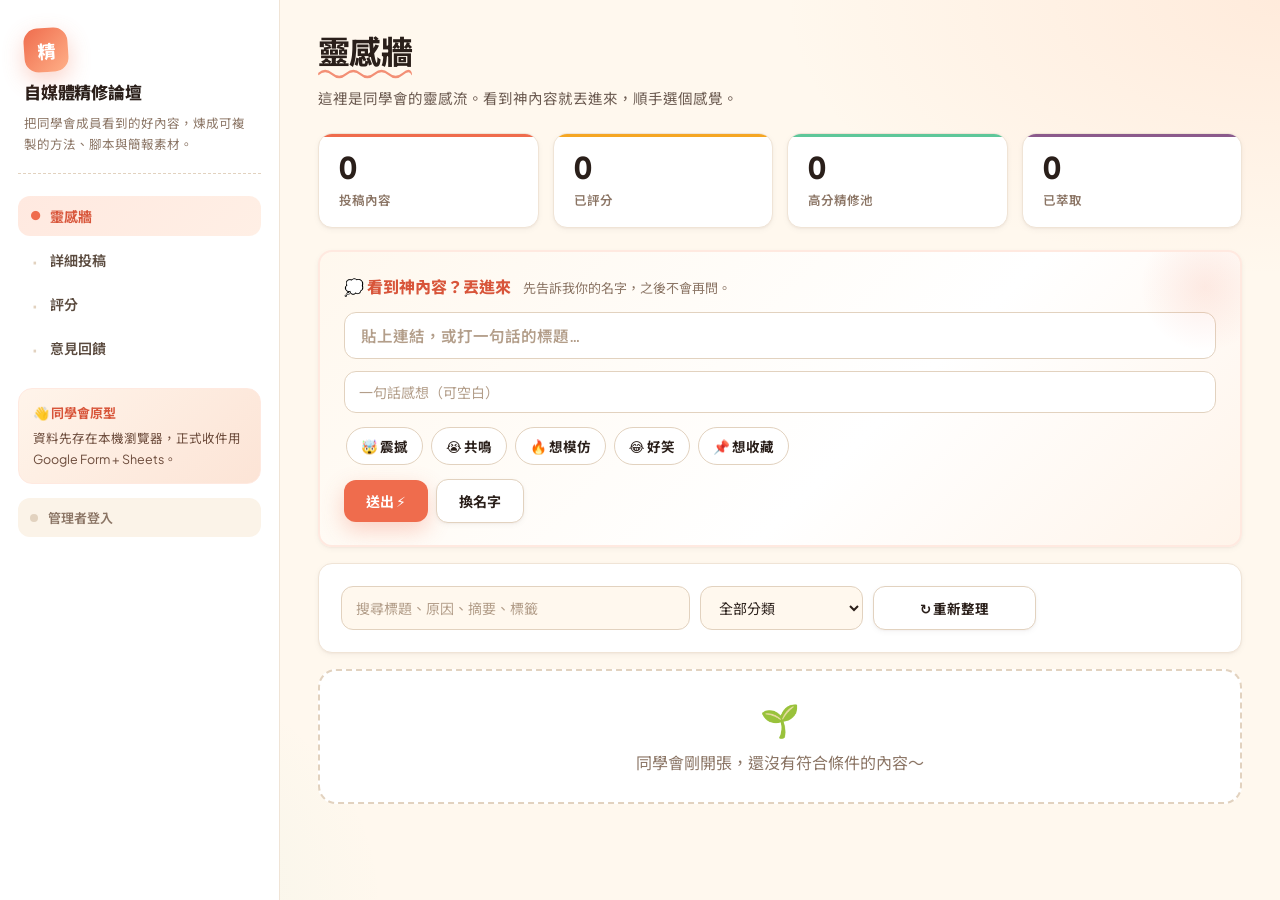
==== commit 5c6edbd5: "Add quick submit, emotion tags, and feedback section Inspiration wall (pool) is now the default view" ====
--- a/index.html
+++ b/index.html
@@ -19,9 +19,10 @@
       </div>
 
       <nav class="nav" aria-label="主要頁面">
-        <button class="nav-btn active" data-view="submit">投稿</button>
-        <button class="nav-btn" data-view="pool">內容池</button>
+        <button class="nav-btn active" data-view="pool">靈感牆</button>
+        <button class="nav-btn" data-view="submit">詳細投稿</button>
         <button class="nav-btn" data-view="rate">評分</button>
+        <button class="nav-btn" data-view="feedback">意見回饋</button>
         <button class="nav-btn" data-view="refine" data-admin-only>精修</button>
         <button class="nav-btn" data-view="handoff" data-admin-only>正式收件</button>
       </nav>
@@ -55,12 +56,12 @@
       <header class="topbar">
         <div>
           <div class="title-wrap">
-            <h2 id="viewTitle">投稿</h2>
+            <h2 id="viewTitle">靈感牆</h2>
             <svg class="squiggle" viewBox="0 0 400 14" preserveAspectRatio="none" fill="none" xmlns="http://www.w3.org/2000/svg" aria-hidden="true">
               <path d="M2 8 Q 30 2, 60 8 T 120 8 T 180 8 T 240 8 T 300 8 T 360 8 T 398 8" stroke="currentColor" stroke-width="2.5" stroke-linecap="round"/>
             </svg>
           </div>
-          <p id="viewIntro">貼上影片或文章連結，補一句你覺得有料的原因，系統會先用文字線索自動分類。</p>
+          <p id="viewIntro">這裡是同學會的靈感流。看到神內容就丟進來，順手選個感覺。</p>
         </div>
         <div class="top-actions" data-admin-only>
           <button class="btn secondary" id="seedBtn">載入示範資料</button>
@@ -79,7 +80,7 @@
         <div class="stat"><strong id="statExtracted">0</strong><span>已萃取</span></div>
       </section>
 
-      <section class="section active" id="submit">
+      <section class="section" id="submit">
         <div class="grid-two">
           <form class="panel form-grid" id="submitForm">
             <label>內容標題
@@ -132,7 +133,30 @@
         </div>
       </section>
 
-      <section class="section" id="pool">
+      <section class="section active" id="pool">
+        <div class="panel quick-submit-panel">
+          <div class="quick-submit-header">
+            <strong>💭 看到神內容？丟進來</strong>
+            <span id="quickAuthorHint">先告訴我你的名字，之後不會再問。</span>
+          </div>
+          <div class="quick-submit-body">
+            <input id="flashInput" placeholder="貼上連結，或打一句話的標題…"
+              data-rotate-placeholder='["貼上連結，或打一句話的標題…","看到神Hook？貼這裡","這個短影音值得學","這個開場我想模仿"]'>
+            <input id="flashReason" placeholder="一句話感想（可空白）">
+            <div class="emotion-picker" id="emotionPicker">
+              <button type="button" class="emotion-btn" data-emotion="震撼">🤯 震撼</button>
+              <button type="button" class="emotion-btn" data-emotion="共鳴">😭 共鳴</button>
+              <button type="button" class="emotion-btn" data-emotion="想模仿">🔥 想模仿</button>
+              <button type="button" class="emotion-btn" data-emotion="好笑">😂 好笑</button>
+              <button type="button" class="emotion-btn" data-emotion="想收藏">📌 想收藏</button>
+            </div>
+            <div class="quick-submit-actions">
+              <button class="btn" id="flashSubmit" type="button">送出 ⚡</button>
+              <button class="btn secondary" id="changeAuthorBtn" type="button">換名字</button>
+            </div>
+          </div>
+        </div>
+
         <div class="panel">
           <div class="filters">
             <input id="searchInput" placeholder="搜尋標題、原因、摘要、標籤">
@@ -201,6 +225,31 @@
               <button class="btn secondary" id="markDoneBtn">標記已萃取</button>
             </div>
             <pre class="output" id="extractOutput">請先從左側選擇一筆高分內容。</pre>
+          </div>
+        </div>
+      </section>
+
+      <section class="section" id="feedback">
+        <div class="grid-two">
+          <div class="panel">
+            <h3>💬 跟我們說</h3>
+            <p class="summary">哪裡卡卡的？哪裡可以改？貼一張截圖會更清楚。</p>
+            <form class="form-grid spacing-top" id="feedbackForm">
+              <label>描述問題或建議
+                <textarea id="feedbackText" required placeholder="例：手機上閃投欄字體太小、希望有黑暗模式…"></textarea>
+              </label>
+              <label>截圖（可選）
+                <input id="feedbackFile" type="file" accept="image/*">
+              </label>
+              <div class="actions">
+                <button class="btn" type="submit">送出反饋</button>
+              </div>
+            </form>
+          </div>
+          <div class="panel">
+            <h3>🗨️ 大家的反饋</h3>
+            <p class="summary">管理者會在這裡回覆。</p>
+            <div class="feedback-list" id="feedbackList"></div>
           </div>
         </div>
       </section>
--- a/assets/styles.css
+++ b/assets/styles.css
@@ -502,6 +502,106 @@
   gap: 10px;
 }
 
+/* ============ QUICK SUBMIT (閃投欄) ============ */
+.quick-submit-panel {
+  background: linear-gradient(135deg, #fff8ee 0%, #ffffff 60%, #fff4ea 100%);
+  border: 2px solid var(--coral-soft);
+  padding: 22px 24px;
+  position: relative;
+  overflow: hidden;
+}
+.quick-submit-panel::after {
+  content: "";
+  position: absolute;
+  top: -30px;
+  right: -30px;
+  width: 130px;
+  height: 130px;
+  background: radial-gradient(circle, rgba(239,108,77,.12), transparent 70%);
+  pointer-events: none;
+}
+.quick-submit-header {
+  display: flex;
+  align-items: baseline;
+  flex-wrap: wrap;
+  gap: 8px 12px;
+  margin-bottom: 14px;
+}
+.quick-submit-header strong {
+  font-size: 16px;
+  color: var(--coral-dark);
+  font-weight: 800;
+}
+.quick-submit-header span {
+  color: var(--muted);
+  font-size: 13px;
+}
+.quick-submit-body { display: grid; gap: 12px; }
+.quick-submit-body > input {
+  background: #fff;
+  border: 1.5px solid var(--line-strong);
+}
+.quick-submit-body > input:first-of-type {
+  font-weight: 600;
+  font-size: 15.5px;
+  padding: 13px 16px;
+}
+
+.emotion-picker {
+  display: flex;
+  flex-wrap: wrap;
+  gap: 8px;
+  padding: 2px;
+}
+.emotion-btn {
+  background: #fff;
+  border: 1.5px solid var(--line-strong);
+  border-radius: 999px;
+  padding: 8px 14px;
+  font-size: 13.5px;
+  font-weight: 700;
+  color: var(--ink);
+  transition: all .14s ease;
+  cursor: pointer;
+  user-select: none;
+}
+.emotion-btn:hover {
+  border-color: var(--coral);
+  transform: translateY(-1px);
+  background: var(--coral-soft);
+}
+.emotion-btn.selected {
+  background: linear-gradient(135deg, var(--coral), var(--peach));
+  color: #fff;
+  border-color: var(--coral);
+  box-shadow: var(--shadow-coral);
+  transform: translateY(-1px);
+}
+
+.quick-submit-actions {
+  display: flex;
+  gap: 8px;
+  align-items: center;
+}
+.quick-submit-actions .btn { padding: 11px 22px; font-size: 14px; }
+
+/* ============ EMOTION PILLS on cards ============ */
+.emotion-pill {
+  display: inline-flex;
+  align-items: center;
+  gap: 3px;
+  min-height: 24px;
+  border-radius: 999px;
+  padding: 4px 10px;
+  font-size: 12px;
+  font-weight: 700;
+}
+.emotion-pill.plum { background: #f3e3f4; color: #6a3f6c; }
+.emotion-pill.blue { background: #dcecf4; color: #2a5d75; }
+.emotion-pill.coral { background: var(--coral-soft); color: var(--coral-dark); }
+.emotion-pill.amber { background: #fef3d4; color: #8c5e0a; }
+.emotion-pill.mint { background: #d6f1e3; color: #1e6b4a; }
+
 /* ============ ITEM CARDS ============ */
 .content-list,
 .refine-list { display: grid; gap: 12px; }
@@ -731,6 +831,111 @@
   overflow: auto;
   min-height: 420px;
   font-size: 14px;
+}
+
+/* ============ FEEDBACK ============ */
+.feedback-list {
+  display: grid;
+  gap: 14px;
+  margin-top: 16px;
+  max-height: 640px;
+  overflow-y: auto;
+  padding-right: 4px;
+}
+
+.feedback-card {
+  background: var(--cream);
+  border: 1px solid var(--line);
+  border-radius: 14px;
+  padding: 14px 16px;
+  display: grid;
+  gap: 10px;
+}
+
+.feedback-head {
+  display: flex;
+  align-items: center;
+  gap: 10px;
+}
+.feedback-head .mini-avatar {
+  width: 30px;
+  height: 30px;
+  border-radius: 50%;
+  display: grid;
+  place-items: center;
+  color: #fff;
+  font-weight: 800;
+  font-size: 13px;
+  background: linear-gradient(135deg, var(--coral), var(--peach));
+}
+.feedback-head .feedback-meta {
+  display: flex;
+  flex-direction: column;
+  line-height: 1.3;
+}
+.feedback-head .feedback-author { font-weight: 700; font-size: 13.5px; color: var(--ink); }
+.feedback-head .feedback-time { font-size: 11.5px; color: var(--muted); }
+
+.feedback-body {
+  font-size: 14px;
+  line-height: 1.65;
+  color: var(--ink);
+  white-space: pre-wrap;
+}
+
+.feedback-screenshot {
+  display: block;
+  max-width: 100%;
+  max-height: 280px;
+  width: auto;
+  border-radius: 10px;
+  border: 1px solid var(--line);
+  cursor: zoom-in;
+  background: #fff;
+}
+
+.feedback-replies {
+  border-top: 1px dashed var(--line-strong);
+  padding-top: 10px;
+  display: grid;
+  gap: 8px;
+}
+.feedback-reply {
+  display: grid;
+  gap: 4px;
+  padding: 8px 12px;
+  background: #fff;
+  border-radius: 10px;
+  border-left: 3px solid var(--coral);
+}
+.feedback-reply-meta {
+  font-size: 11.5px;
+  color: var(--muted);
+}
+.feedback-reply-meta strong { color: var(--coral-dark); font-weight: 700; margin-right: 6px; }
+.feedback-reply-text {
+  font-size: 13.5px;
+  line-height: 1.6;
+  color: var(--ink);
+  white-space: pre-wrap;
+}
+
+.feedback-reply-form {
+  display: grid;
+  gap: 8px;
+  margin-top: 6px;
+}
+.feedback-reply-form textarea {
+  min-height: 64px;
+  font-size: 13.5px;
+}
+.feedback-reply-form .btn { justify-self: start; padding: 8px 16px; font-size: 13px; }
+
+.feedback-empty {
+  color: var(--muted);
+  font-size: 13.5px;
+  text-align: center;
+  padding: 24px 12px;
 }
 
 /* ============ HANDOFF ============ */
@@ -885,6 +1090,10 @@
   .stat strong { font-size: 24px; }
 
   .panel { padding: 16px; }
+  .quick-submit-panel { padding: 18px 16px; }
+  .quick-submit-actions { flex-direction: column; align-items: stretch; }
+  .quick-submit-actions .btn { width: 100%; }
+  .emotion-btn { padding: 9px 12px; font-size: 13px; }
   .topbar h2 { font-size: 24px; }
   .topbar p { font-size: 14px; }
   .top-actions {
